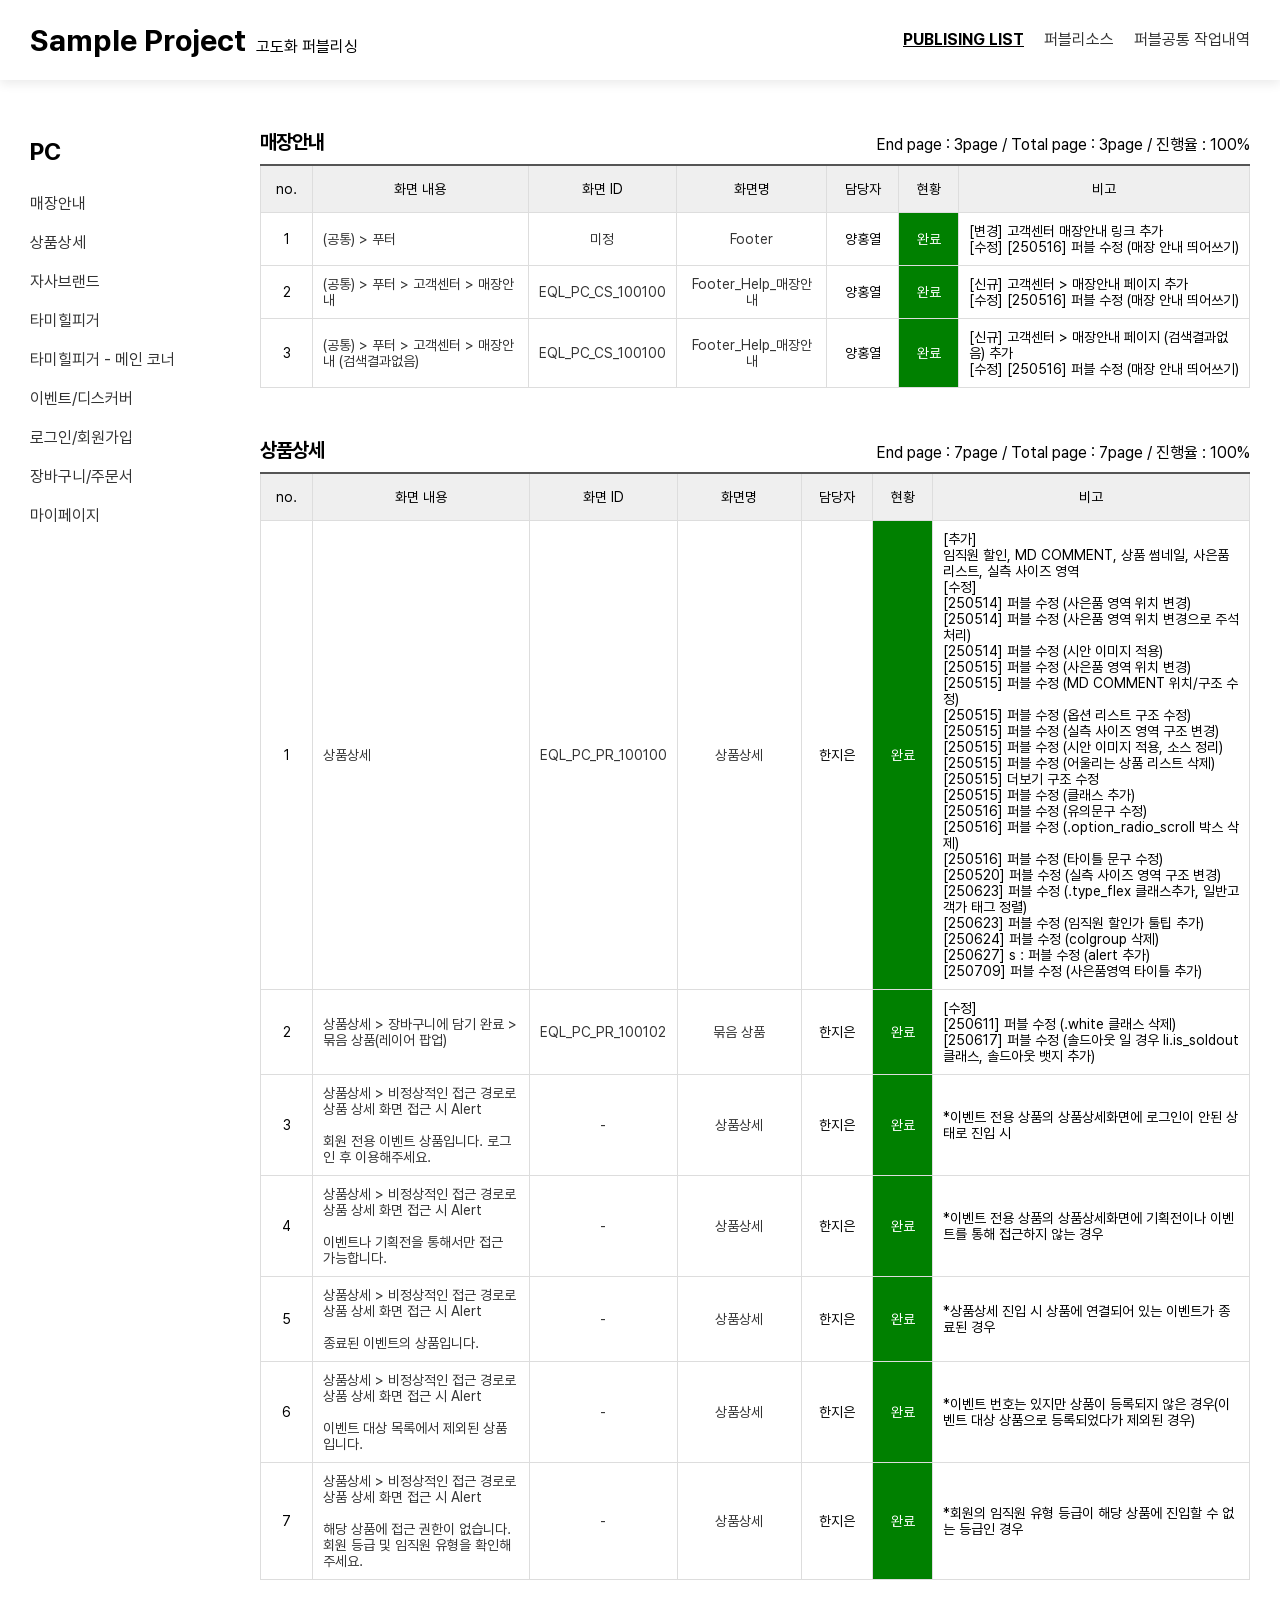
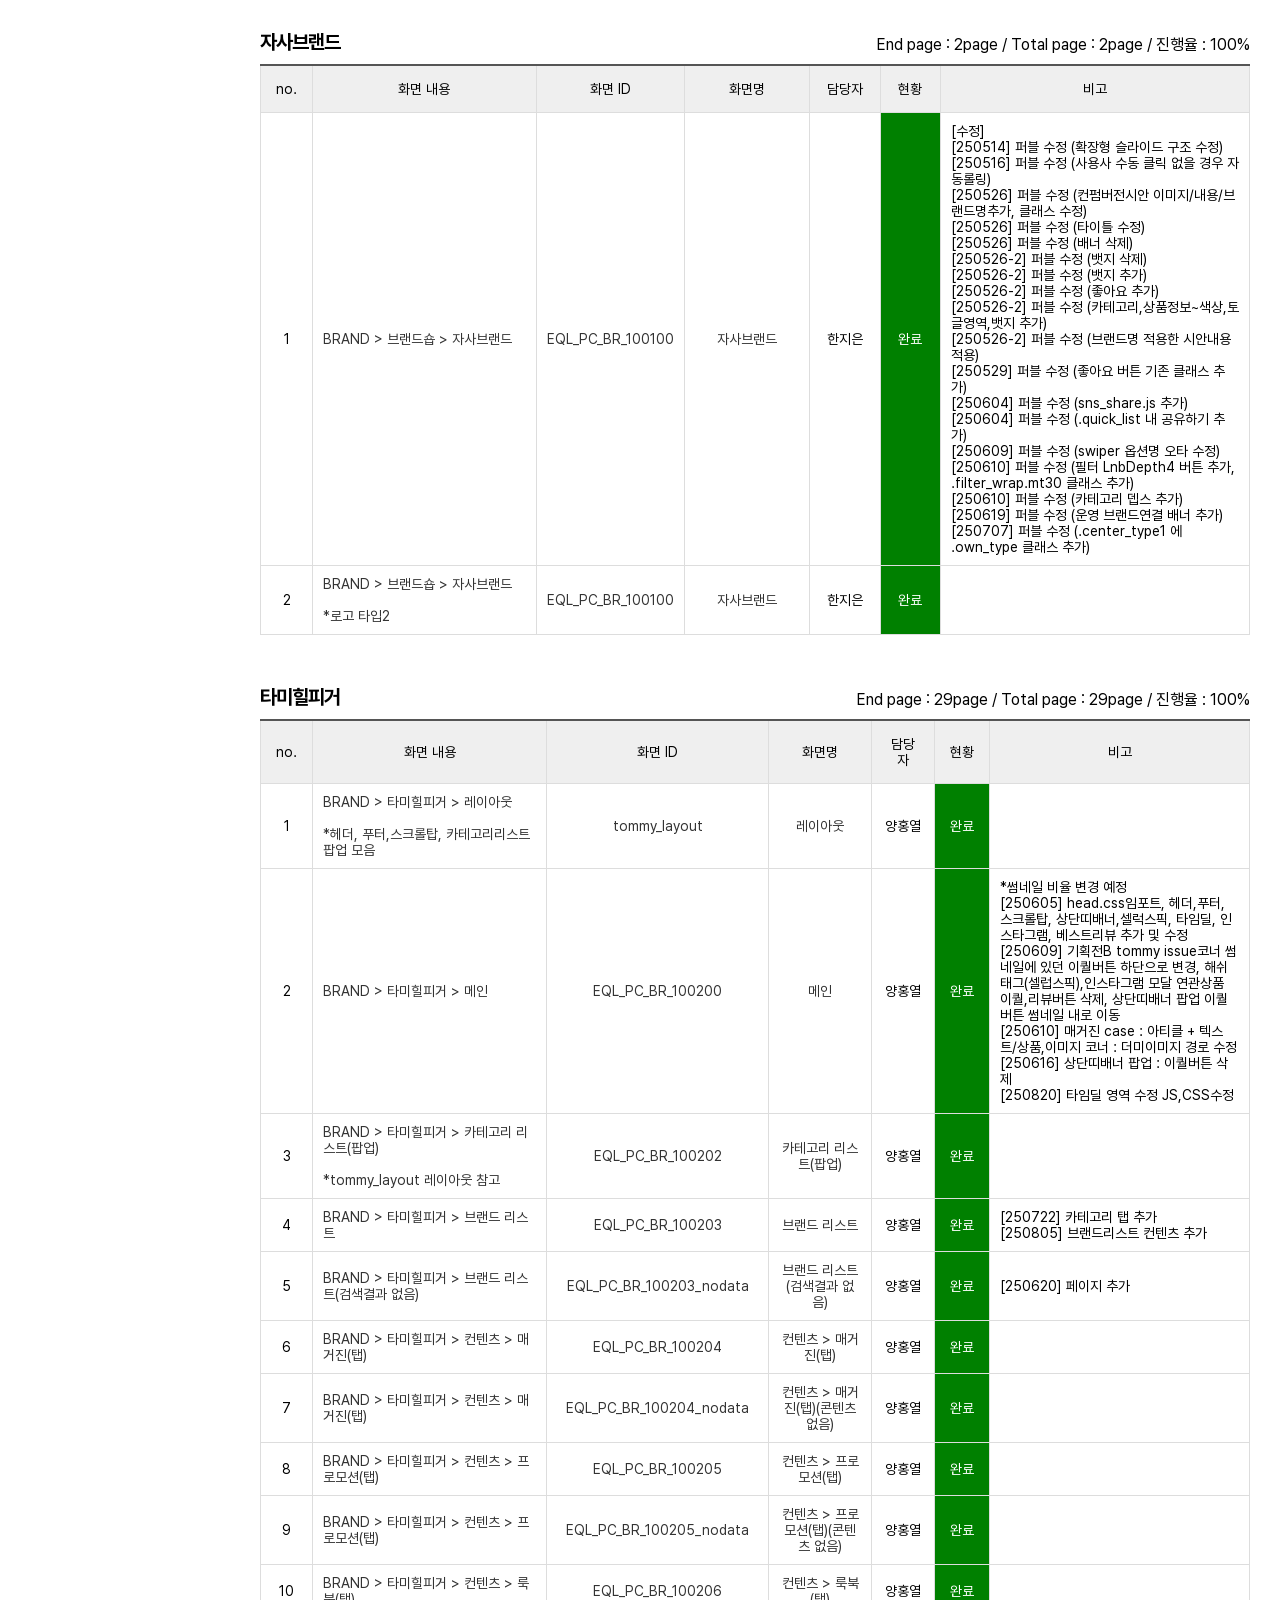
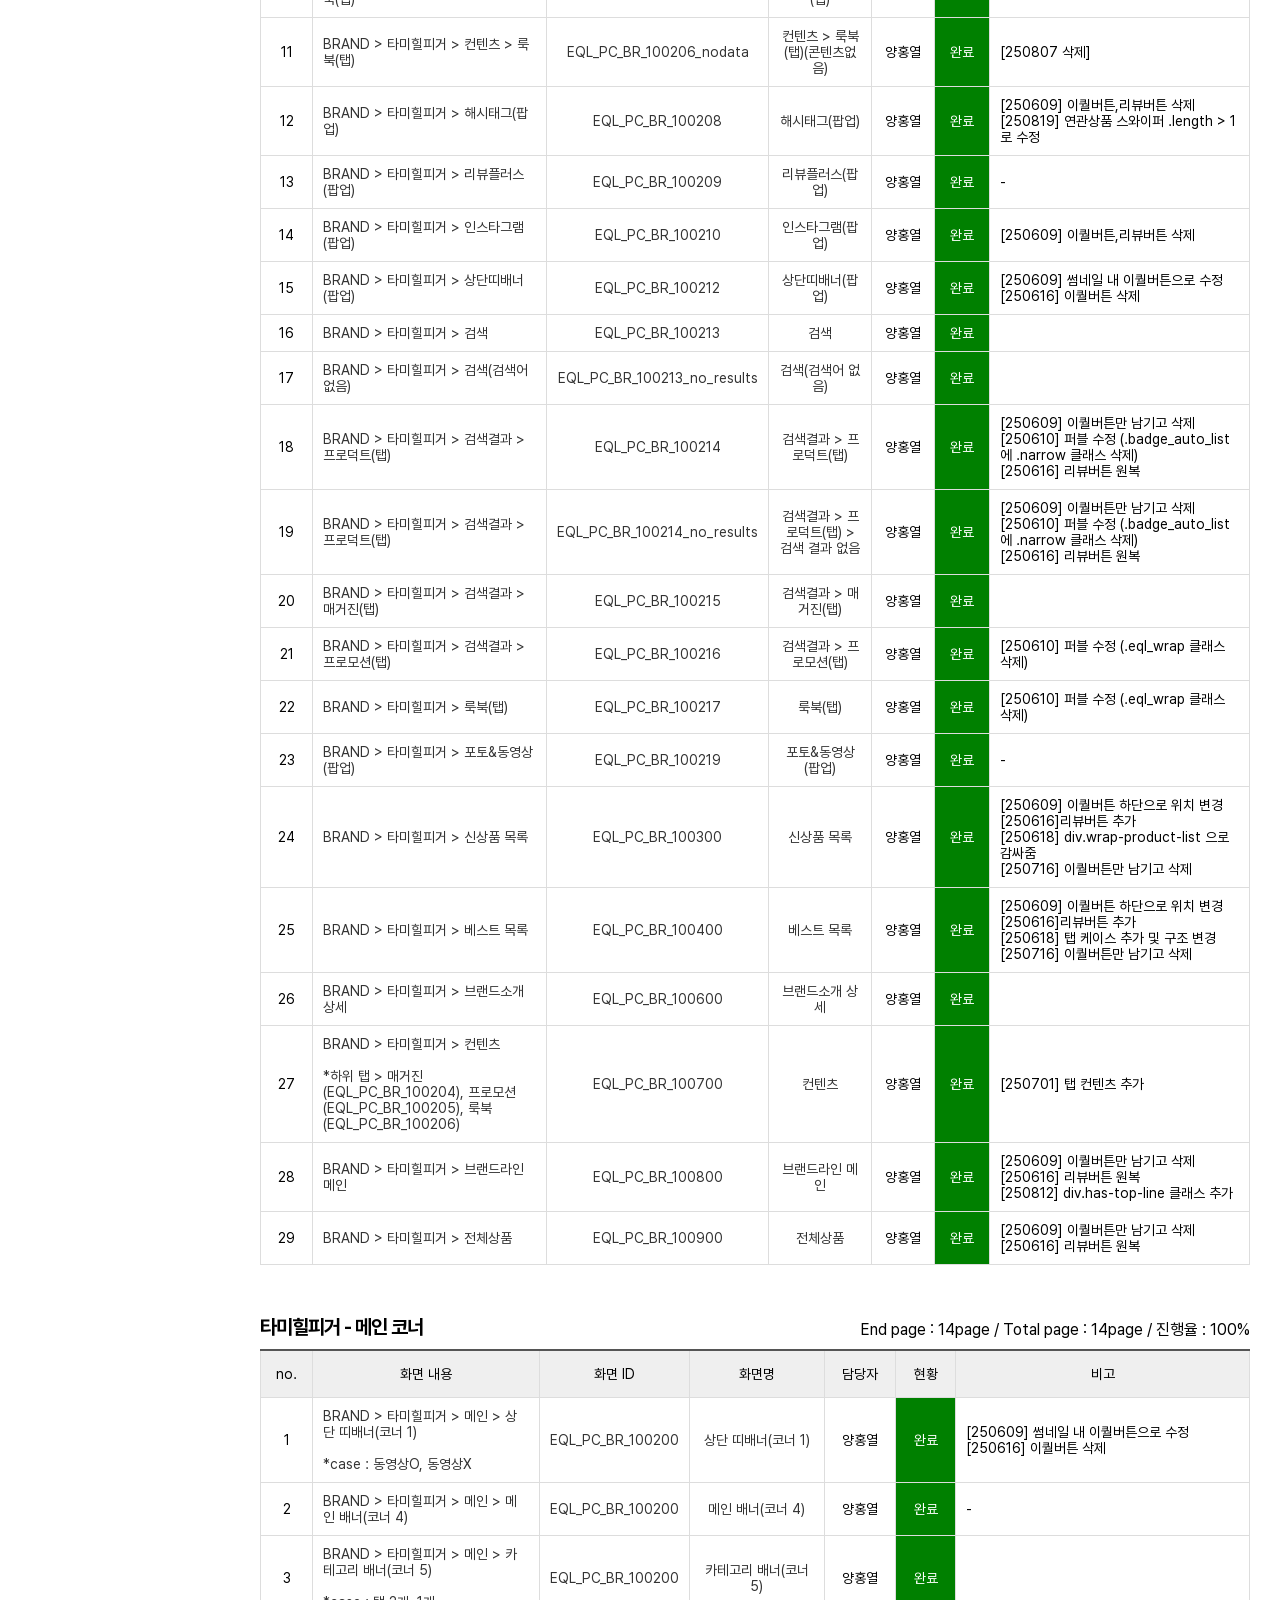
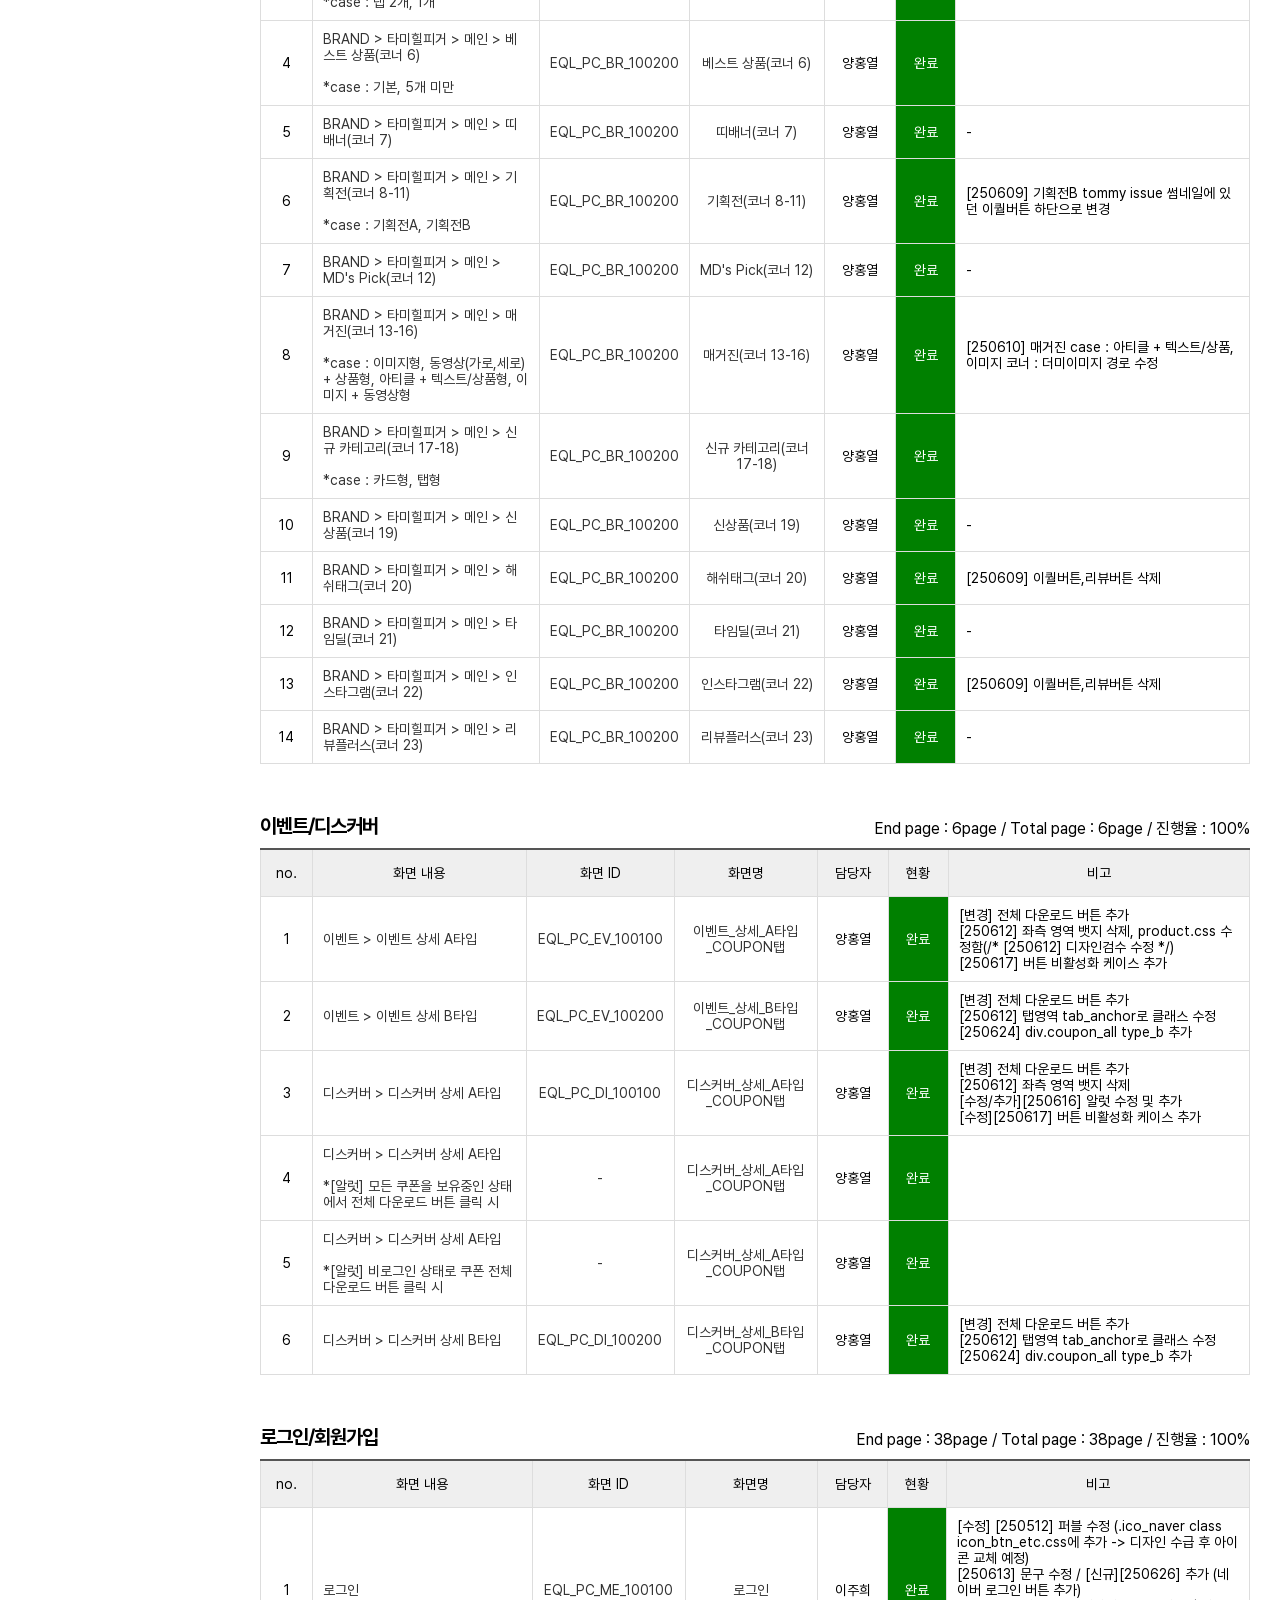
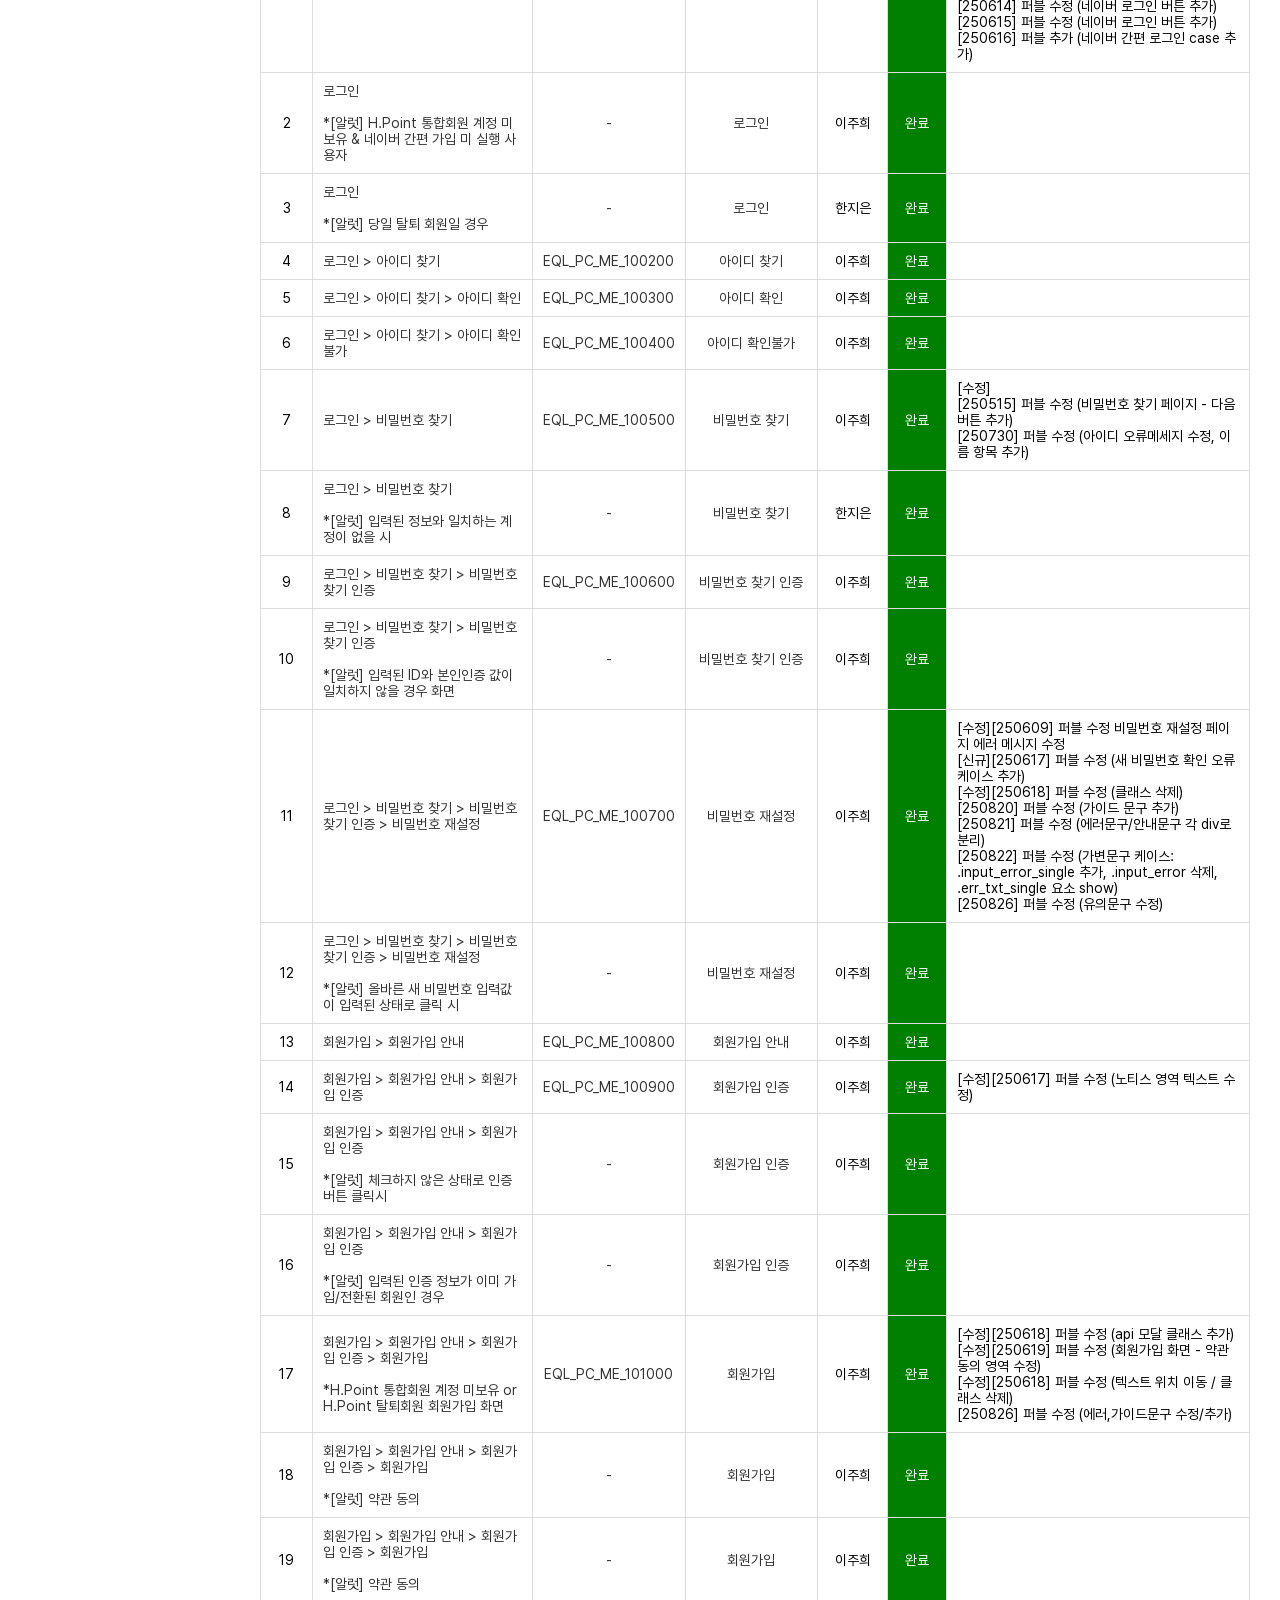
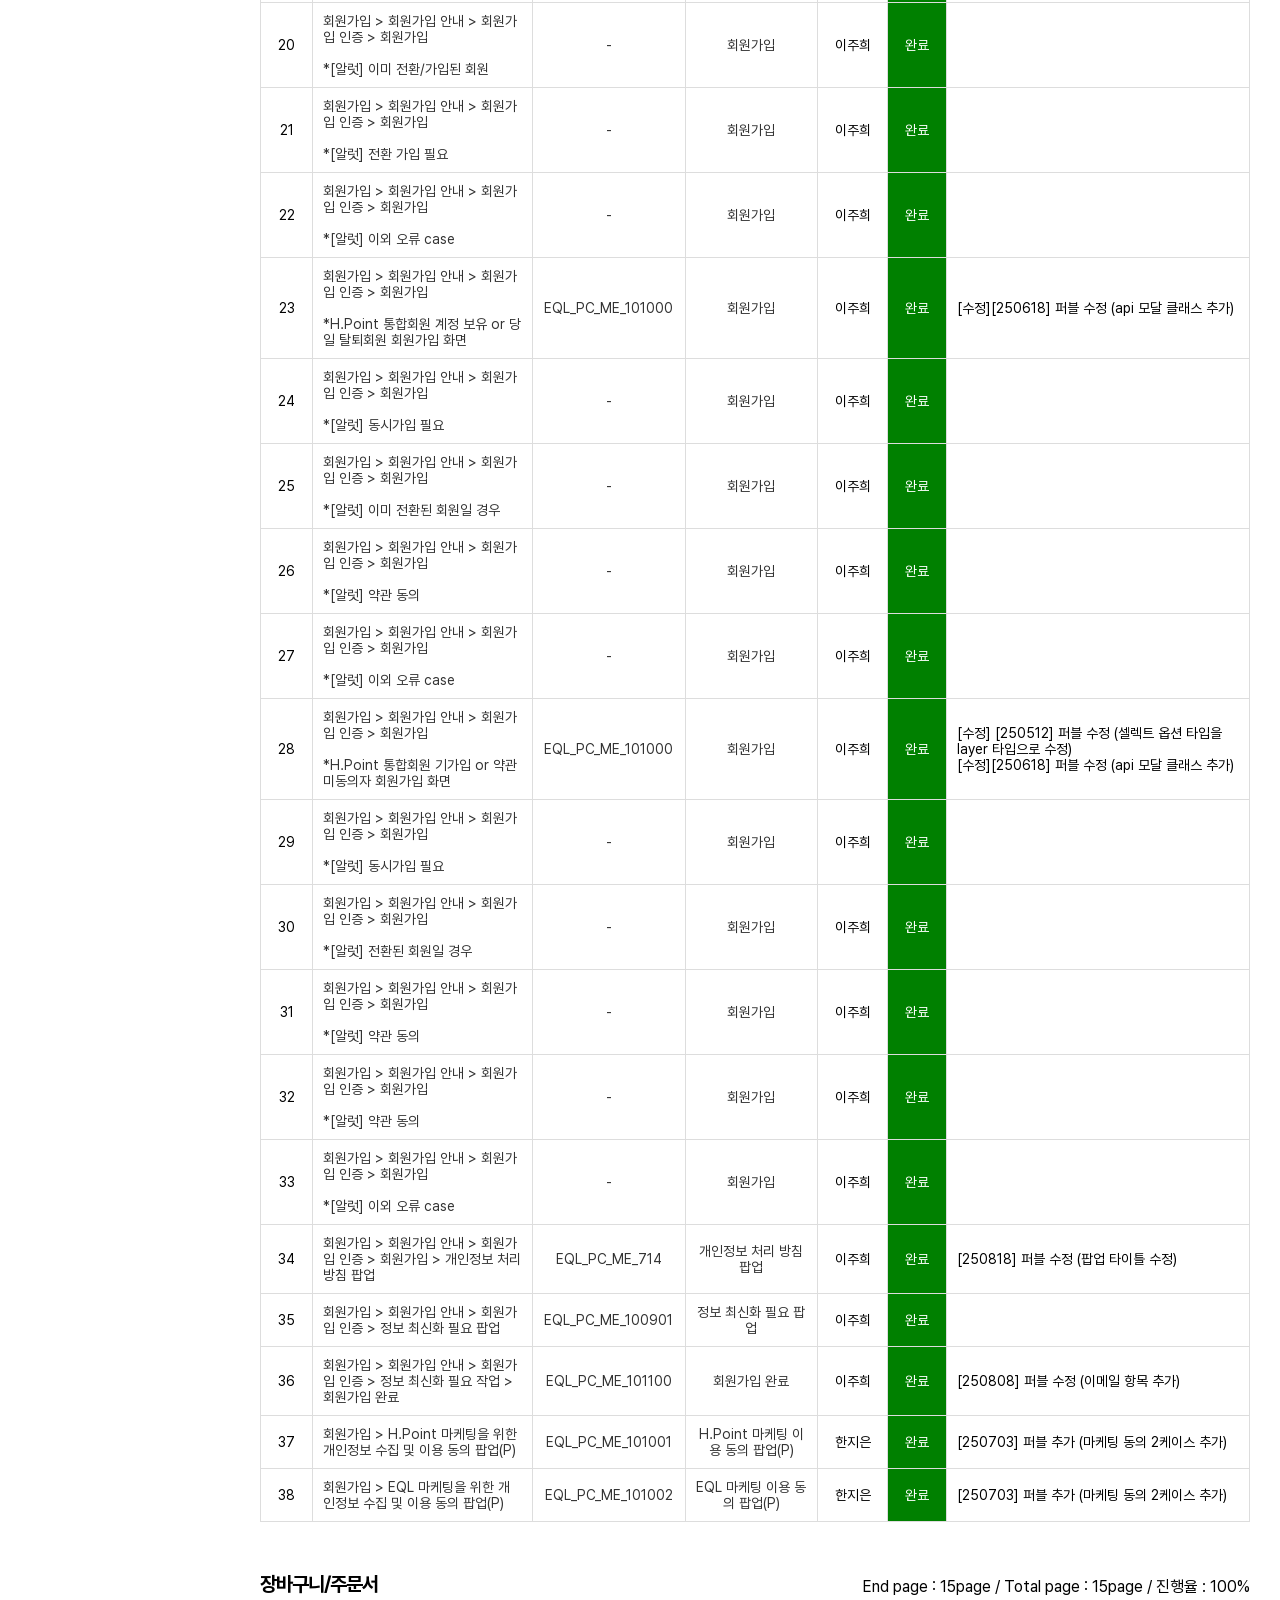
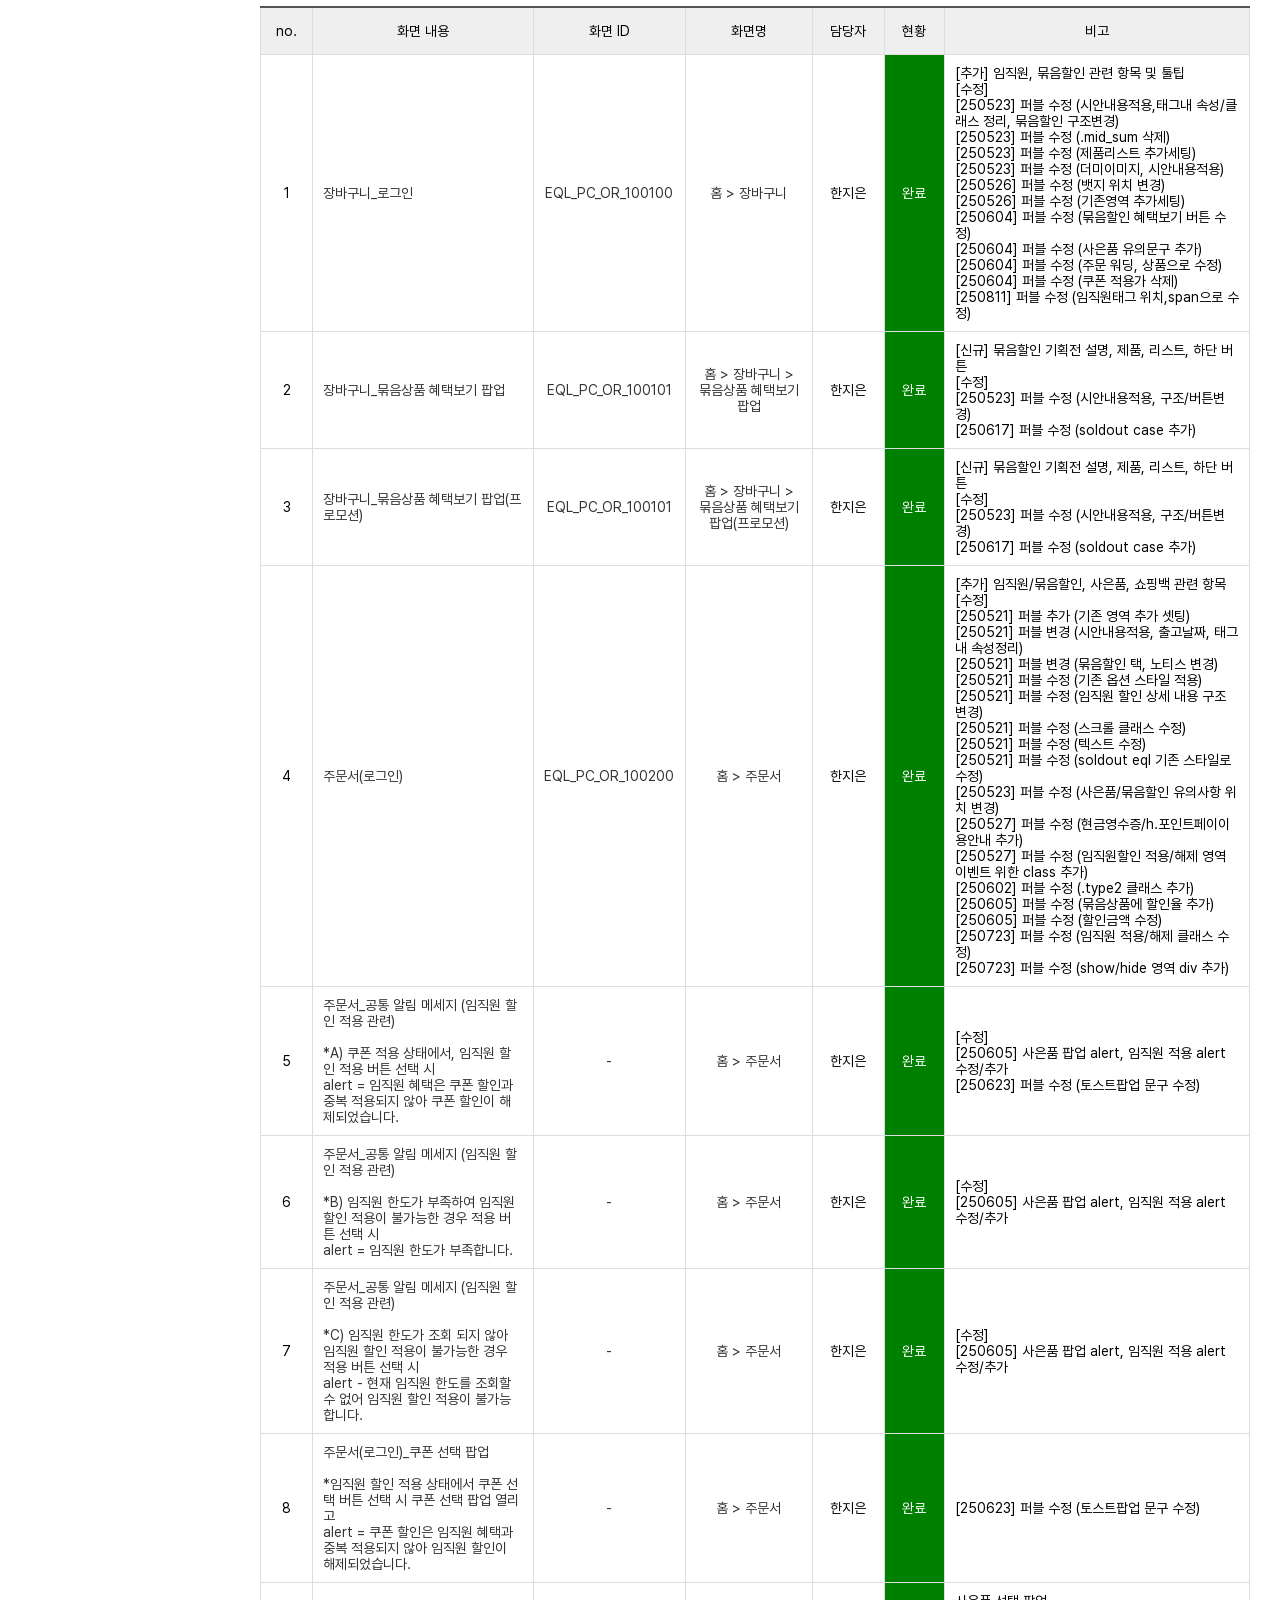
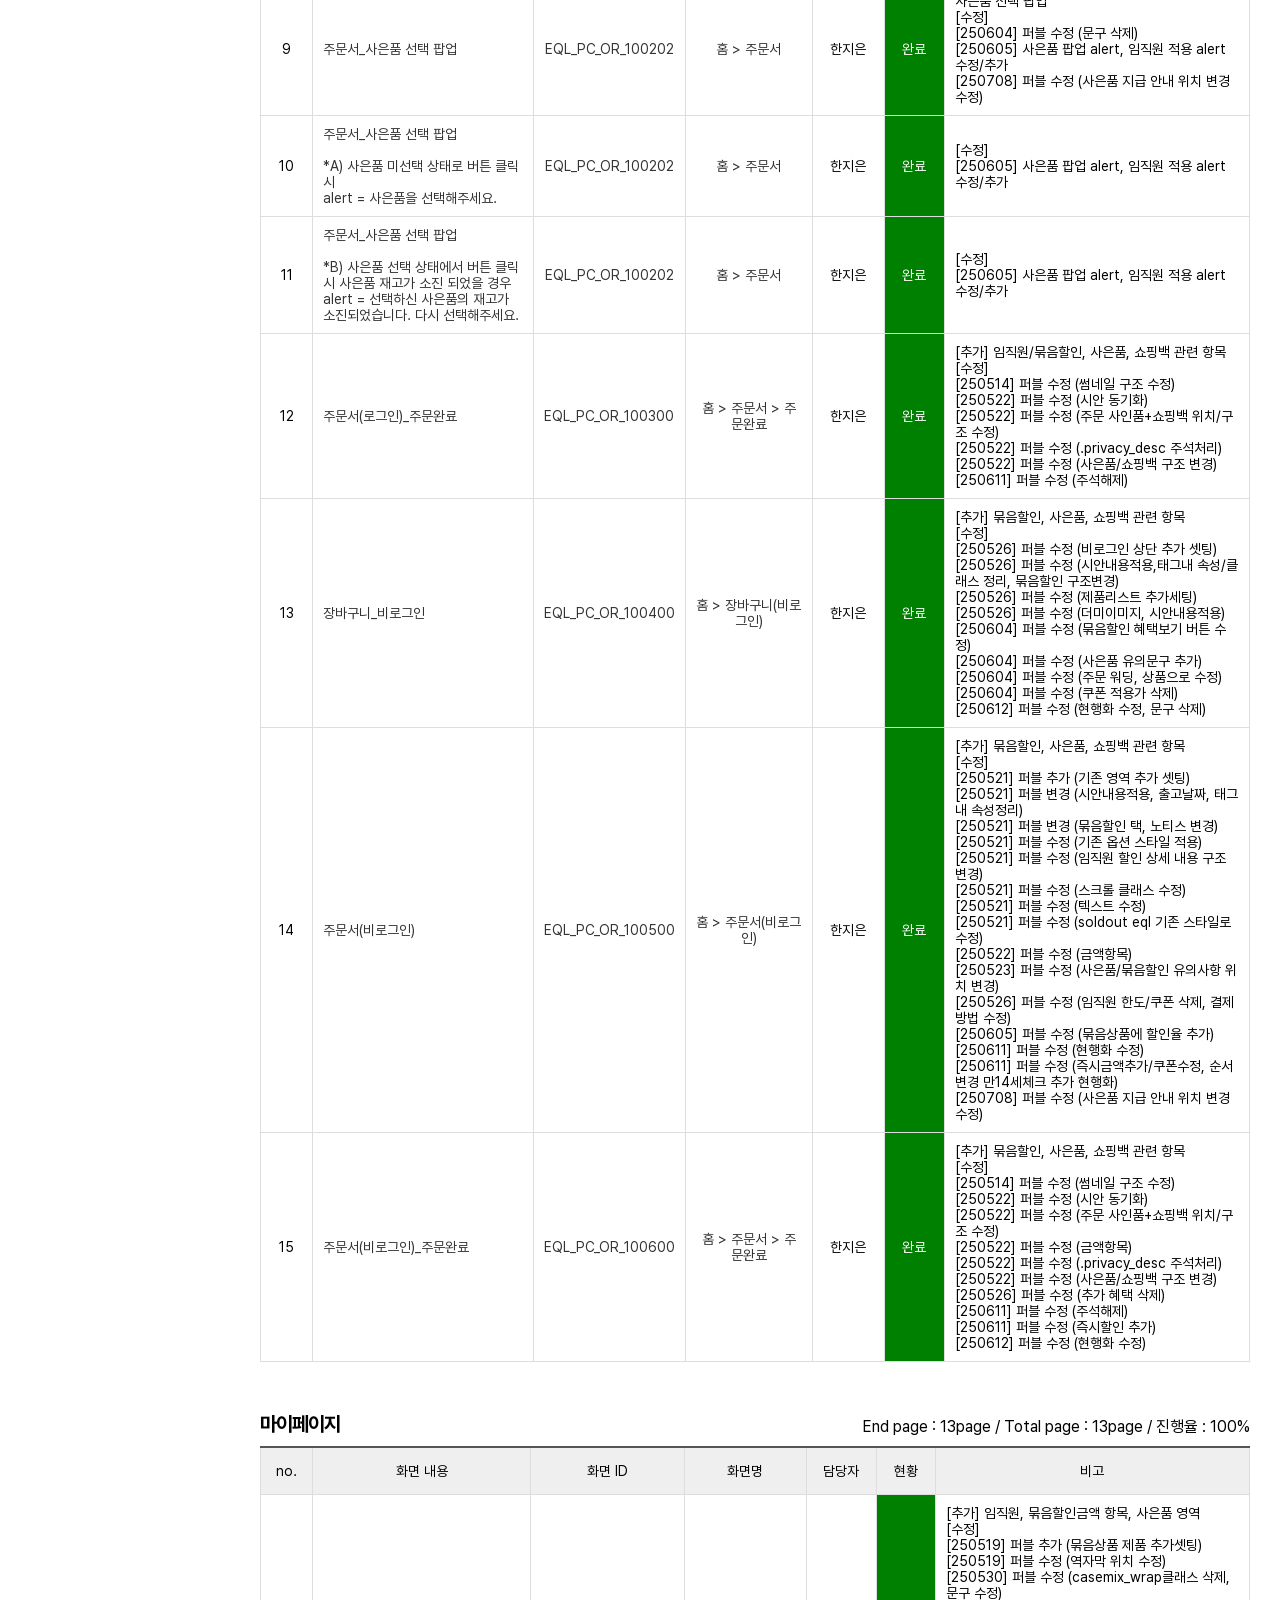
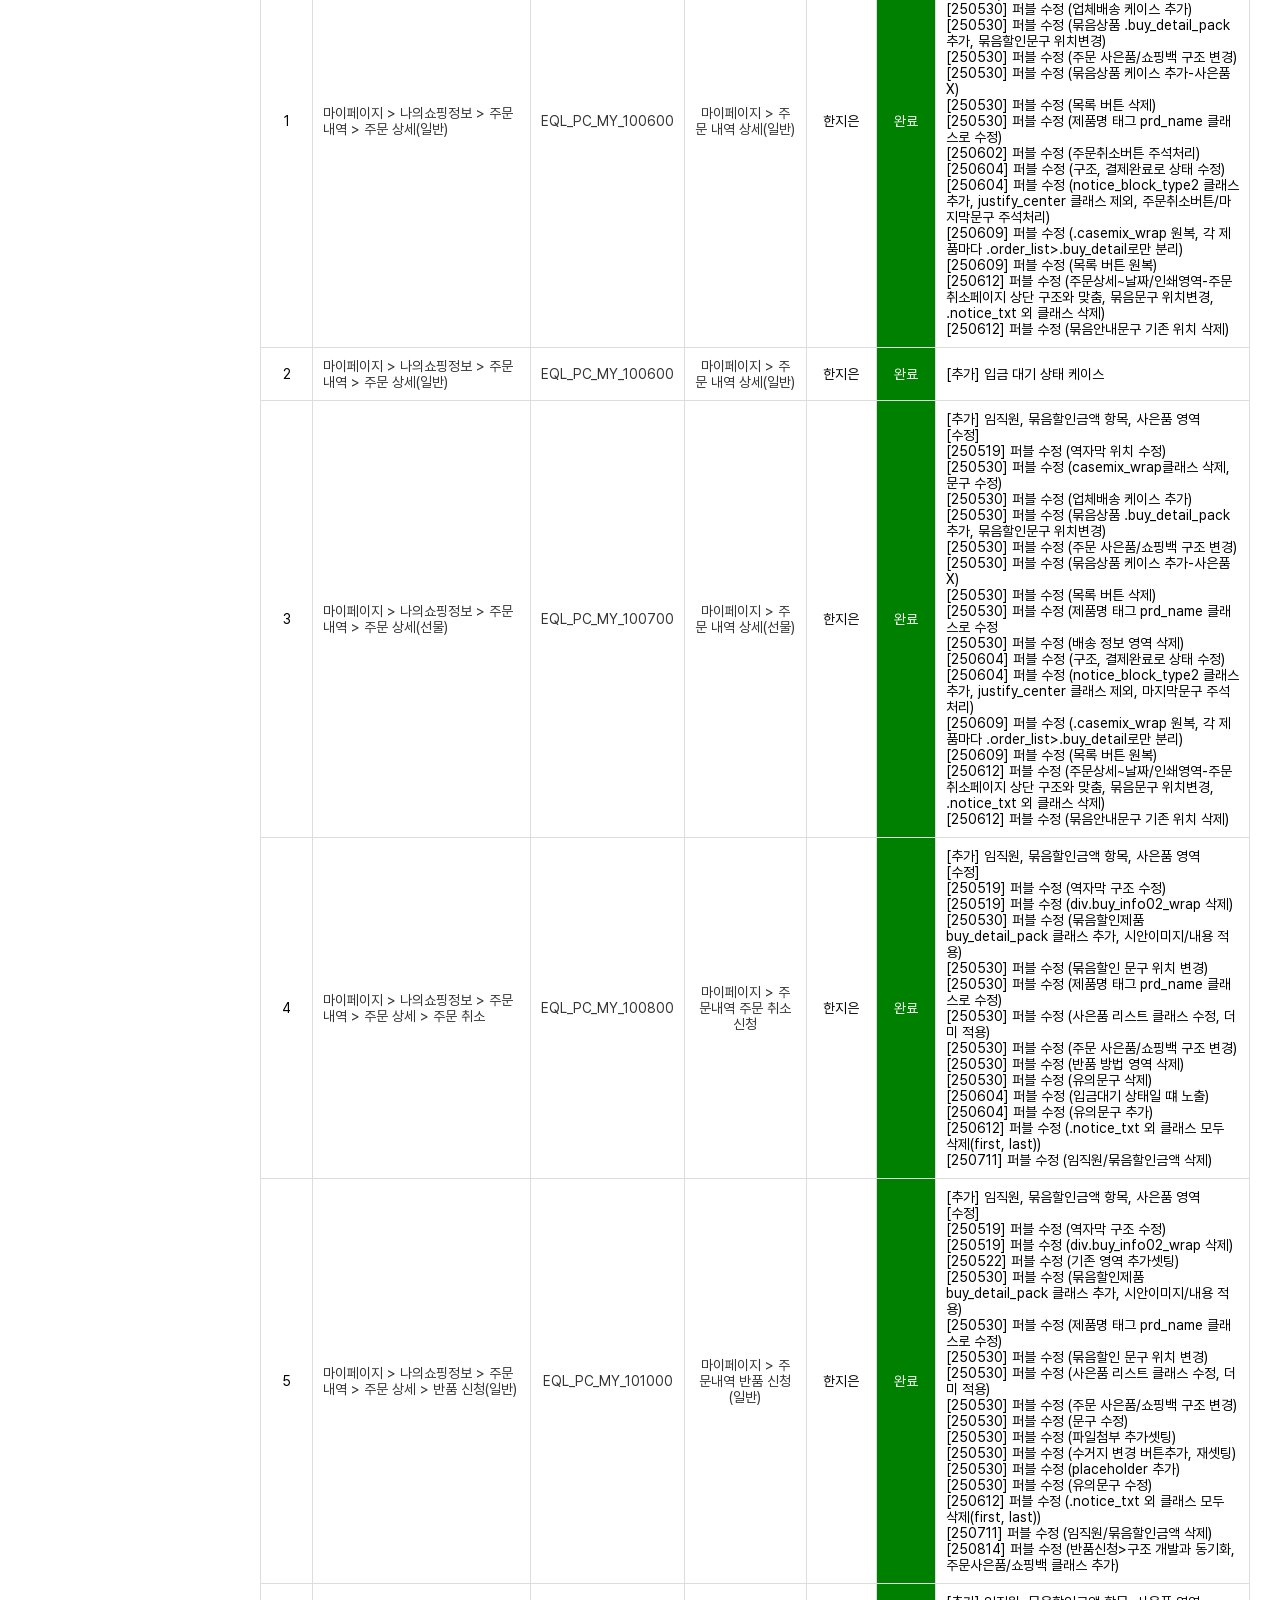
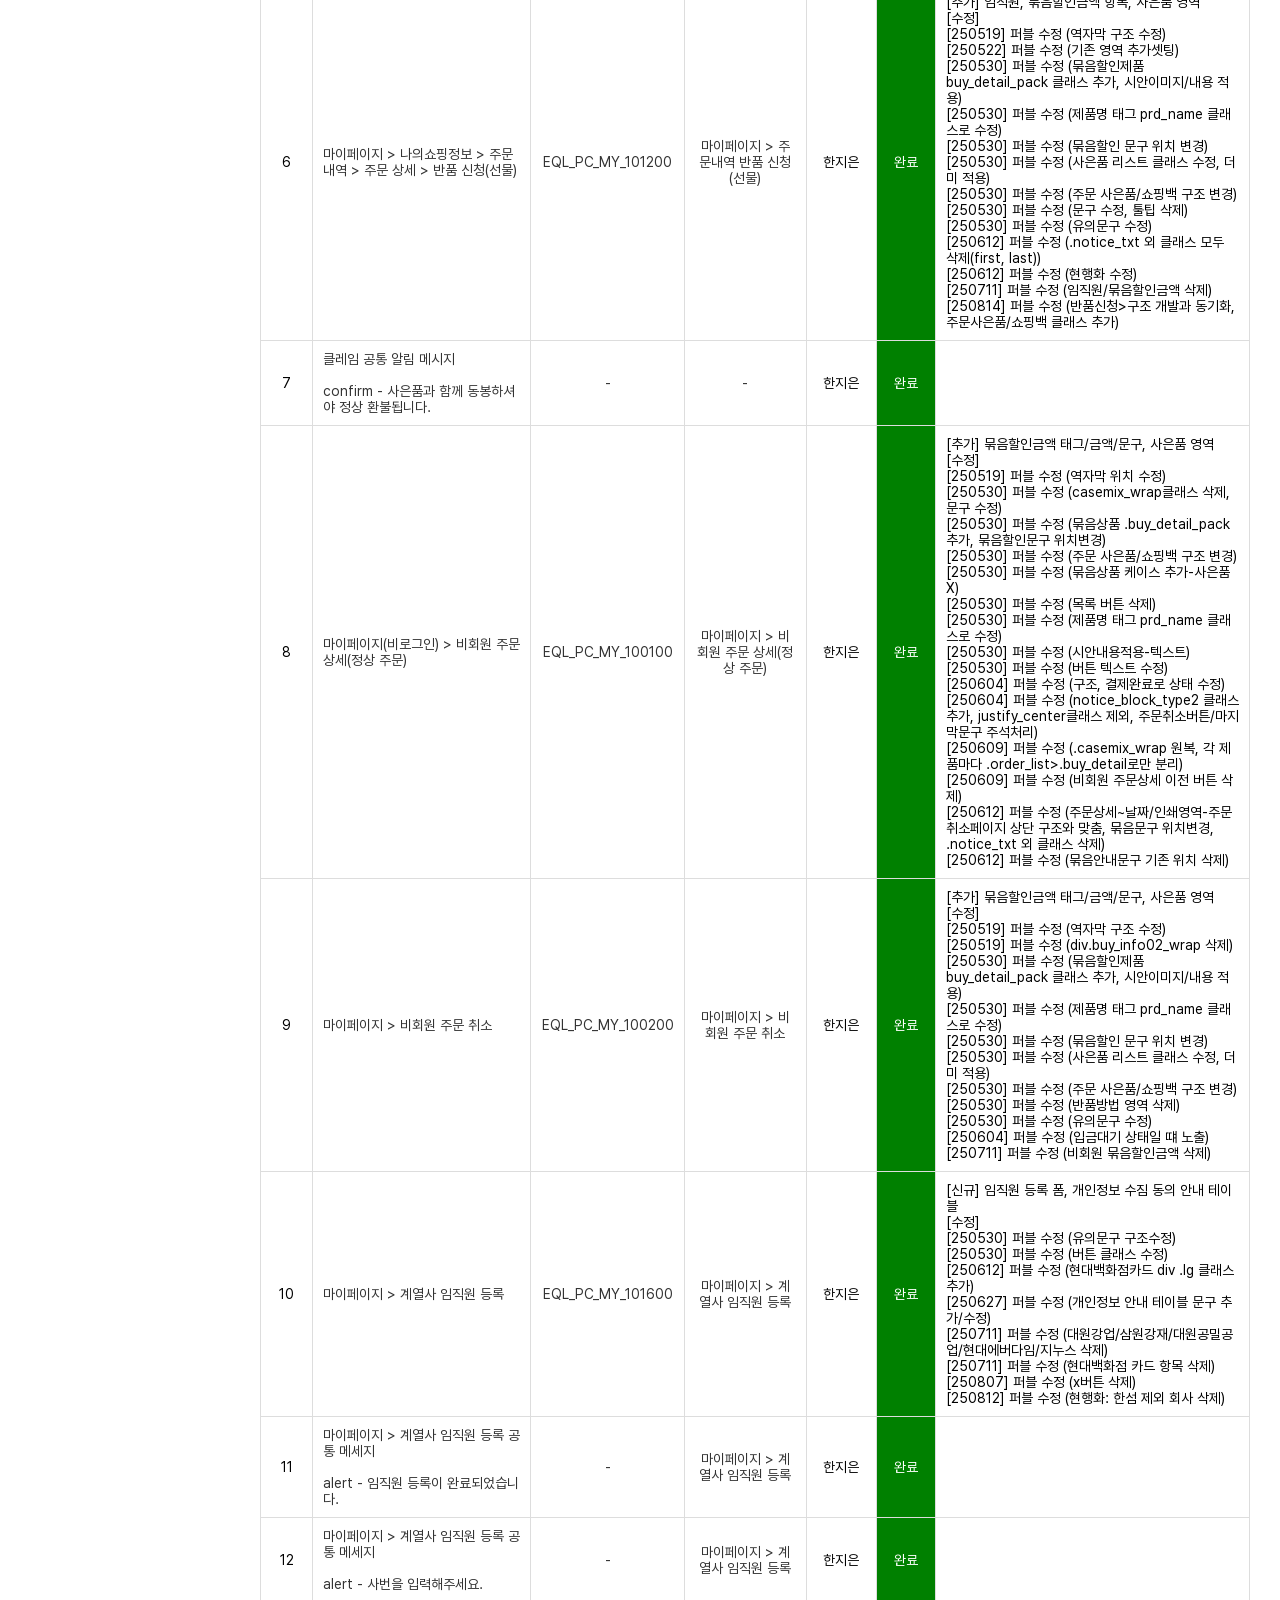
==== guide/index.html @ 8220caf8 "가이드 html 세팅 완료" ====
<!DOCTYPE html>
<html lang="en">
  <head>
    <meta charset="UTF-8" />
    <link rel="stylesheet" type="text/css" href="./assets/css/base.css" />
    <title>EQL</title>
    <style>
      td.semi_end {
        background: rgba(0, 128, 0, 0.1);
        color: #000;
      }
      td.end {
        background: green;
        color: #fff;
      }
      td.ing {
        color: blue;
      }
    </style>
  </head>
  <body>
    <div id="app">
      <header class="header-wrap">
        <div class="header-inner">
          <h1 class="toplogo">
            <a href="#" class="toplogo-link"
              ><span class="toplogo-img">Sample Project</span
              ><span class="toplogo-text">고도화 퍼블리싱</span></a
            >
          </h1>
          <div class="header-main-cols">
            <nav class="nav-wrap">
              <ul class="nav-list">
                <li>
                  <a
                    href="index.html"
                    class="nav-item"
                    id="publish"
                    target="_parent"
                    >PUBLISING LIST</a
                  >
                </li>
                <!-- <li><a href="library_pc.html" class="nav-item" id="share" target="_parent">LIBRARY</a></li> -->
                <li>
                  <a
                    href="source_list.html"
                    class="nav-item"
                    id="sourceList"
                    target="_parent"
                    >퍼블리소스</a
                  >
                </li>
                <li>
                  <a
                    href="common_history.html"
                    class="nav-item"
                    id="devsend"
                    target="_parent"
                    >퍼블공통 작업내역</a
                  >
                </li>

                <!-- <li><a href="/guide/preview.html" class="nav-item" id="preview" target="_parent">퍼블형상트리</a></li> -->

                <!-- <li><a href="/guide/components_pc.html" class="nav-item" id="components" target="_parent">COMPONENTS</a></li> -->
              </ul>
              <script>
                const menuitem = document.querySelector("#publish");
                if (!!menuitem) {
                  menuitem.classList.add("active");
                }
              </script>
            </nav>
          </div>
        </div>
      </header>
      <section class="middle-wrap">
        <div class="middle-templete">
          <div class="middle-left-cols">
            <div class="middle-left-item">
              <div class="left-block">
                <div class="middle-left-title-wrap">
                  <h2 class="middle-left-title">PC</h2>
                </div>
                <ul class="middle-menu-list"></ul>
              </div>
            </div>
          </div>
          <div class="middle-right-cols">
            <div class="middle-right-content">
              <!-- <div class="middle-right-title-row">
                    <h3 class="middle-right-title">전체 현황</h3>
                    <div class="middle-right-title-count-wrap">
                      <p class="middle-right-title-count">
                        End page : <span class="current-count">0</span>page / 
                        Total page : <span class="total-count">0</span>page / 
                        진행율 : <span class="current-count-per">0</span>%
                      </p>
                    </div>
                  </div> -->
              <div class="vertical-cont-item-wrap"></div>
            </div>
          </div>
        </div>
      </section>
      <script type="module">
        const set_location = "./pub_data/";
        const set_category = [
          set_location + "/data_co.json",
          set_location + "/data_pr.json",
          set_location + "/data_br.json",
          set_location + "/data_ev.json",
          set_location + "/data_me.json",
          set_location + "/data_or.json",
          set_location + "/data_my.json",
        ];
        document.addEventListener("DOMContentLoaded", async function () {
          await pageDraw();
          pageHandler();
          currentCheck();
        });
        async function pageDraw() {
          const vcitemWrap = document.querySelector(".vertical-cont-item-wrap");
          const middleMenuList = document.querySelector(".middle-menu-list");
          for (const [index, citem] of set_category.entries()) {
            try {
              const response = await fetch(citem);
              const citem_data = await response.json();
              // 각 카테고리 데이터를 처리하여 메뉴 리스트와 콘텐츠를 채우기
              for (const category in citem_data) {
                // 카테고리에 해당하는 메뉴를 middleMenuList에 추가
                console.log(category);
                middleMenuList.innerHTML += `
                        <li><a href="javascript:;" class="middle-menu">${category}</a></li>
                      `;
                // 카테고리 내부의 데이터를 테이블로 출력
                vcitemWrap.innerHTML += `
                        <div class="vertical-cont-item">
                          <div class="vertical-cont-title-wrap">
                            <p class="vertical-cont-title">${category}</p>
                            <p class="middle-right-title-count">
                              End page : <span class="current-count">0</span>page / 
                              Total page : <span class="total-count">0</span>page / 
                              진행율 : <span class="current-count-per">0</span>%
                            </p>
                          </div>
                          <div class="vertical-cont-content">
                            <div class="codinglist-tb-wrap">
                              <table class="codinglist-tb">
                                <thead>
                                  <tr>
                                    <th class="num" style="width:20px">no.</th>
                                    <th class="depth" style="width:300px">화면 내용</th>
                                    <th class="depth" style="width:80px">화면 ID</th>
                                    <th class="screen-id" style="width:150px">화면명</th>
                                    <th class="worker" style="width:60px">담당자</th>
                                    <th class="work" style="width:40px">현황</th>
                                    <th class="else" style="width:400px">비고</th>
                                  </tr>
                                </thead>
                                <tbody>
                                  ${citem_data[category]
                                    .map(
                                      (item, index) => `
                                      <tr>
                                        <td class="num">${index + 1}</td>
                                        <td class="depth txtleft">
                                          <a href="${
                                            item.menuLink
                                          }" target="_blank" class="screen-link">
                                            ${item.menuName}
                                          </a>
                                        </td>
                                        <td class="screen-id">
                                          <a href="${
                                            item.menuLink
                                          }" target="_blank" class="screen-link">
                                            ${item.screenID}
                                          </a>
                                        </td>
                                         <td class="screen-id">
                                          <a href="${
                                            item.menuLink
                                          }" target="_blank" class="screen-link">
                                            ${item.screenName}
                                          </a>
                                        </td>
                                        <td class="worker">${item.staff}</td>
                                        <td class="work ${caseAction(
                                          item.current
                                        )}">${item.current}</td>
                                        <td class="else txtleft">${
                                          item.note
                                        }</td>
                                      </tr>`
                                    )
                                    .join("")}
                                </tbody>
                              </table>
                            </div>
                          </div>
                        </div>
                      `;
              }
            } catch (error) {
              console.error(`데이터 불러오기 실패 (${citem})`, error);
            }
          }
          function caseAction(current) {
            if (current === "진행중") {
              return "ing";
            } else if (current === "설계완료") {
              return "semi_end";
            } else if (current === "완료") {
              return "end";
            } else if (current === "대기중") {
              return "wait";
            } else {
              return "";
            }
          }
        }
        function pageHandler() {
          const middleMenu = document.querySelectorAll(".middle-menu");
          const verticalContItem = Array.from(
            document.querySelectorAll(".vertical-cont-item")
          );
          let activeMenu = null;
          middleMenu.forEach((item, menuIndex) => {
            item.addEventListener("click", (e) => {
              e.preventDefault();
              const etarget = e.currentTarget;
              if (activeMenu && etarget !== activeMenu) {
                activeMenu.classList.remove("active");
              }
              etarget.classList.toggle("active");
              verticalContItem.forEach((item, contIndex) => {
                if (!etarget.classList.contains("active")) {
                  item.classList.remove("none");
                  return;
                }
                if (menuIndex !== contIndex) {
                  item.classList.add("none");
                } else {
                  item.classList.remove("none");
                }
              });
              activeMenu = etarget;
            });
          });
        }
        function currentCheck() {
          const verticalContItem = Array.from(
            document.querySelectorAll(".vertical-cont-item")
          );
          verticalContItem.forEach((vci) => {
            const currentCount = vci.querySelector(".current-count");
            const totalCount = vci.querySelector(".total-count");
            const currentCountPer = vci.querySelector(".current-count-per");
            const ctr = vci.querySelectorAll(".codinglist-tb tbody tr");
            const tdEnd = vci.querySelectorAll(".codinglist-tb td.end");
            const tdIng = vci.querySelectorAll(".codinglist-tb td.ing");
            currentCount.textContent = `${tdEnd.length}`;
            totalCount.textContent = `${ctr.length}`;
            currentCountPer.textContent = `${Math.floor(
              (tdEnd.length / ctr.length) * 100
            )}`;
          });
        }
      </script>
    </div>
  </body>
</html>
---- guide/assets/css/base.css ----
@charset "utf-8";
/************************************************************************
 * filename : base.css
 * description : UI 개발진행 공통 CSS
 * date :
************************************************************************/

@font-face { font-family: "Pretendard"; font-weight: 900; font-display: swap; src: local("Pretendard Black"), url("../fonts/Pretendard-Black.woff2") format("woff2"), url("../fonts/Pretendard-Black.woff") format("woff"); }
@font-face { font-family: "Pretendard"; font-weight: 800; font-display: swap; src: local("Pretendard ExtraBold"), url("../fonts/Pretendard-ExtraBold.woff2") format("woff2"), url("../fonts/Pretendard-ExtraBold.woff") format("woff"); }
@font-face { font-family: "Pretendard"; font-weight: 700; font-display: swap; src: local("Pretendard Bold"), url("../fonts/Pretendard-Bold.woff2") format("woff2"), url("../fonts/Pretendard-Bold.woff") format("woff"); }
@font-face { font-family: "Pretendard"; font-weight: 600; font-display: swap; src: local("Pretendard SemiBold"), url("../fonts/Pretendard-SemiBold.woff2") format("woff2"), url("../fonts/Pretendard-SemiBold.woff") format("woff"); }
@font-face { font-family: "Pretendard"; font-weight: 500; font-display: swap; src: local("Pretendard Medium"), url("../fonts/Pretendard-Medium.woff2") format("woff2"), url("../fonts/Pretendard-Medium.woff") format("woff"); }
@font-face { font-family: "Pretendard"; font-weight: 400; font-display: swap; src: local("Pretendard Regular"), url("../fonts/Pretendard-Regular.woff2") format("woff2"), url("../fonts/Pretendard-Regular.woff") format("woff"); }
@font-face { font-family: "Pretendard"; font-weight: 300; font-display: swap; src: local("Pretendard Light"), url("../fonts/Pretendard-Light.woff2") format("woff2"), url("../fonts/Pretendard-Light.woff") format("woff"); }
@font-face { font-family: "Pretendard"; font-weight: 200; font-display: swap; src: local("Pretendard ExtraLight"), url("../fonts/Pretendard-ExtraLight.woff2") format("woff2"), url("../fonts/Pretendard-ExtraLight.woff") format("woff"); }
@font-face { font-family: "Pretendard"; font-weight: 100; font-display: swap; src: local("Pretendard Thin"), url("../fonts/Pretendard-Thin.woff2") format("woff2"), url("../fonts/Pretendard-Thin.woff") format("woff"); }

* { margin: 0; padding: 0; }
#app { min-width: 1280px; }
body { margin: 0; padding: 0; font-size: 14px; font-family: "Pretendard", Arial, "Malgun Gothic", "맑은 고딕", dotum, sans-serif; -webkit-text-size-adjust: none; }
img { border: 0 none; vertical-align: middle; }
a { text-decoration: none; color: #333; }
ol, ul, li { list-style: none outside none; }
xmp { margin: 0; padding: 0; white-space: pre-wrap; }

/* h1.c_left {height:40px; margin:24px 24px 17px 20px;  color:#fff; font-size:20px; line-height:38px;} */
h1.c_left { height: 40px; margin: 24px 24px 17px 20px; color: #000; font-size: 20px; line-height: 38px; }
h1.c_left img { height: 40px; }
h2.c_left { margin: 0 0 2px 20px; padding: 2px; color: #555; font-size: 17px; line-height: normal; }
ol { margin-left: 10px; list-style: decimal; list-style-position: inside; padding-left: 2px; }
li { margin-left: 0; padding: 0; }
/*li span {margin-left:-2px;}*/

.dtree { margin: 30px 0 0 20px; white-space: nowrap; }
.dtree p { text-align: right; }
.dtree a { color: #777; text-decoration: none; }
.dtree a.node, .dtree a.nodeSel { padding: 1px 2px 1px 2px; white-space: nowrap; }
.dtree a.nodeSel { background-color: #ffefae; }
.dtree > .clip { margin-bottom: 20px; }

.sub_t { padding: 2px 0 1px 5px; color: #ff0000; line-height: 150%; }
.t_ing { color: #777 !important; }
.t_js { color: brown !important; }
.t_app { color: #0042ff !important; }
.t_ing_js { color: brown !important; }
.t_app_js { color: #40724b !important; }
.t_csapp { color: #008c0d !important; }
.t_confirm { color: #000 !important; }
.t_melon { color: #000 !important; }
.t_modify { color: #ff0000 !important; }

.lib_link { position: absolute; top: 5px; right: 10px; font-size: 12px; color: #000; text-decoration: none; }
p + p { margin-top: 8px; }

.txtleft { text-align: left !important; }
.txtcenter { text-align: center !important; }
.txtright { text-align: right !important; }
.hide { display: inline-block; position: absolute; z-index: -10; width: 0 !important; height: 0 !important; overflow: hidden !important; font-size: medium; line-height: normal; word-break: break-all; opacity: 0 !important; filter: alpha(opacity=0); -ms-filter: "progid:DXImageTransform.Microsoft.Alpha(opacity=0)"; }
.none { display: none !important; }

.coding_guide {}
.coding_guide h1.h1_guide { margin-bottom: 15px; padding: 12px 0 12px 10px; background: #58626f; color: white; font-size: 18px; line-height: normal; }
.coding_guide h2.h2_guide { margin: 40px 0 10px 20px; color: #000; font-size: 16px; line-height: normal; }
.coding_guide h3.h3_guide { margin: 20px 0 10px 20px; color: #000; font-size: 14px; line-height: normal; }
.coding_guide dl.notice { padding-left: 20px; }
.coding_guide dl.notice ol { list-style-type: decimal; list-style-position: inside; }
.coding_guide dl.notice li { padding: 0; list-style-type: decimal; list-style-position: inside; font-size: 14px; }
.coding_guide dl.notice li li { margin-left: 10px; }
.coding_guide .guide_wrap { margin: 0 20px 10px 20px; }
.coding_guide .guide_wrap.center { text-align: center; }
.coding_guide .d_desc { margin: 0 20px 20px 20px; padding: 9px; border: 1px dashed #bdbfc2; background: #f5f5f5; font-size: 12px; line-height: 15px; }
.coding_guide .d_desc.code { padding: 0; }
.coding_guide .d_desc .num_list { padding-left: 20px; list-style-type: decimal; list-style-position: outside; }
.coding_guide .d_desc .num_list li { padding: 0 0 5px 0; list-style-type: decimal; list-style-position: outside; }
.coding_guide .d_desc .num_list + .t_point { margin-top: 20px; }
.coding_guide .d_desc .info {}
.coding_guide .d_desc .info dt { padding-top: 10px; font-weight: bold; }
.coding_guide .d_desc .info dt:first-child { padding-top: 0; }
.coding_guide .d_desc .info dd { padding-left: 10px; }
.coding_guide .d_desc .info li { list-style: none; }
.coding_guide .t_point { margin: 0 0 7px; padding-bottom: 5px; border-bottom: 1px solid #e5e5e5; }

.guide_table { width: 100%; border: 0 none; border-collapse: collapse; }
.guide_table th, .guide_table td { padding: 5px 10px; border: 1px solid #ccc; }
.guide_table th { color: #000; }
.guide_table thead th { background-color: #ddd; border-bottom: 0 none; }

.coding_header_wrap { width: 100%; min-width: 1024px; }
.coding_header { position: relative; height: 50px; background: #000; display: flex; flex-direction: column; align-items: flex-start; justify-content: center; text-align: left; }
.coding_header .tit_logo { color: #fff; font-size: 16px; padding: 0 20px; }
.coding_header a.btn_go { display: inline-block; position: absolute; right: 50px; top: 12px; height: 25px; padding: 0 10px; border: 1px solid #806c8a; color: #fff; font-size: 13px; line-height: 25px; text-decoration: none; }
.coding_header a.btn_go:hover { padding: 1px 11px; border: none; background-color: rgba(255, 255, 255, 0.2); background-color: #714289 \0 / IE8; text-decoration: none; }

.mainF_tit { position: absolute; top: 120px; left: 0; width: 100%; background: none; color: #000; font-size: 30px; font-weight: bold; text-align: center; }

.footer { position: relative; bottom: 0; width: 100%; min-width: 1024px; background: #222; }
.footer .conts { position: relative; width: 1024px; height: 50px; }
.footer .conts .copy { padding: 20px 0 0 183px; color: #999; font-family: Arial; font-size: 10px; line-height: 100%; }
.footer .conts .copy strong { color: #fff; font-size: 12px; font-weight: normal; }

.header-wrap { position: sticky; top: 0; left: 0; width: 100%; background: #fff; z-index: 50; box-shadow: 0 4px 10px rgba(0, 0, 0, 0.08); }
.header-inner { margin: 0 auto; display: flex; font-size: 0; line-height: 0; height: 80px; box-sizing: border-box; padding: 0 30px; }

.toplogo { display: flex; flex-direction: column; justify-content: center; }
.toplogo-link { display: inline-flex; align-items: flex-end; }
.toplogo-link img { vertical-align: top; max-width: 115px; }
.toplogo-img { font-size: 30px; color: #000; line-height: 1; font-weight: 700; }
.toplogo-text { font-size: 16px; color: #000; line-height: 1; margin-left: 10px; font-weight: 400; }

.header-main-cols { flex: 1; display: flex; justify-content: flex-end; align-items: center; }

.nav-list { display: flex; gap: 20px; }
.nav-item { display: inline-block; font-size: 16px; line-height: 1; }
.nav-item.active { color: #000; font-weight: 700; text-decoration: underline; }

.middle-wrap { min-height: calc(100vh - 80px); }
.middle-wrap.type2 { display: flex; align-items: center; justify-content: center; }

.middle-templete { margin: 0 auto; box-sizing: border-box; padding: 0 30px; display: flex; }

.middle-left-cols { flex: 0 0 230px; }
.left-block { margin-bottom: 50px; }
.left-block:last-of-type { margin-bottom: 0; }
.middle-left-title-wrap { display: flex; align-items: center; margin-bottom: 30px; }
.middle-left-part { display: inline-block; font-size: 20px; line-height: 1; padding: 0 20px; opacity: 0.5; }
.middle-left-title { font-weight: 700; font-size: 24px; line-height: 1; padding-bottom: 0 !important; }
.middle-left-link { display: inline-block; font-size: 20px; color: #666; }
.middle-left-link:hover { text-decoration: underline; }
.middle-left-item { position: sticky; top: 60px; left: 0; width: 100%; padding: 60px 0; }

.middle-menu-list > li { margin-bottom: 20px; }
.middle-menu-list > li:last-of-type { margin-bottom: 0; }
.middle-menu { font-size: 16px; white-space: nowrap; }
.middle-menu.active { font-weight: 700; color: #000; display: inline-block; line-height: 1; border-bottom: 1px solid #000; }

.middle-right-cols { flex: 1; min-width: 0; padding: 50px 0 100px; }

.middle-right-title-row { margin-bottom: 30px; display: flex; gap: 20px; justify-content: space-between; align-items: flex-end; }
.middle-right-title-row.type2 { justify-content: flex-start; gap: 10px; }
.middle-right-title { font-size: 30px; font-weight: 700; letter-spacing: -1px; }
.middle-right-title-count-wrap { display: flex; gap: 10px; }
.middle-right-title-count { margin-top: 5px; font-size: 16px; }

.vertical-cont-item-wrap {}
.vertical-cont-item { margin-bottom: 50px; }
.vertical-cont-item:last-of-type { margin-bottom: 0; }
.vertical-cont-title-wrap { display: flex; justify-content: space-between; align-items: flex-end; margin-bottom: 10px; }
.vertical-cont-title-wrap .vertical-cont-title { margin-bottom: 0; }
.vertical-cont-title { font-size: 20px; font-weight: 700; letter-spacing: -1px; margin-bottom: 10px; }
.vertical-cont-content {}
.codinglist-tb-wrap {}
.codinglist-tb { width: 100%; font-size: 14px; border-top: solid 2px #555; border-collapse: collapse; border-spacing: 0; text-align: center; }
.codinglist-tb thead tr th { padding: 15px; border: solid 1px #ddd; background: #efefef; vertical-align: middle; font-weight: 400; font-size: 14px; }
.codinglist-tb tbody tr:hover { background: #fbfbfb; }
.codinglist-tb tbody tr td { padding: 10px 10px; border: solid 1px #ddd; vertical-align: middle; }

.vertical-code-wrap { position: relative; overflow: hidden; }
.vertical-code-wrap > .textarea { background: #f3f4f5; border: 0; border-top: 5px solid #e7e8e9; padding: 40px 30px 25px; width: 100%; box-sizing: border-box; resize: none; }

.btn-copyitem { display: block; width: 35px; height: 35px; background: #fff url("../images/btn_copy.svg") no-repeat 50% 50%/15px auto; position: absolute; top: 0; right: 0; box-shadow: 0 0 0px 5px rgba(0, 0, 0, 0.1); }
.btn-copyitem.active { background-image: url("../images/btn_copy_active.svg"); }

.middle-gate-wrap {}
.middle-gate-list { display: flex; gap: 20px; }
.middle-gate-list > li {}
.gate-menu { font-size: 20px; font-weight: bold; }

.component { margin-bottom: 40px; }
.code-block { position: relative; display: inline-block; width: 100%; }
.copy-btn { position: absolute; top: 10px; right: 10px; background: #444; color: white; border: none; padding: 5px 10px; cursor: pointer; font-size: 12px; border-radius: 5px; }
.source-title { font-weight: 700; margin-bottom: 5px; }
.source-wrap { color: #777; line-height: 1.4; }
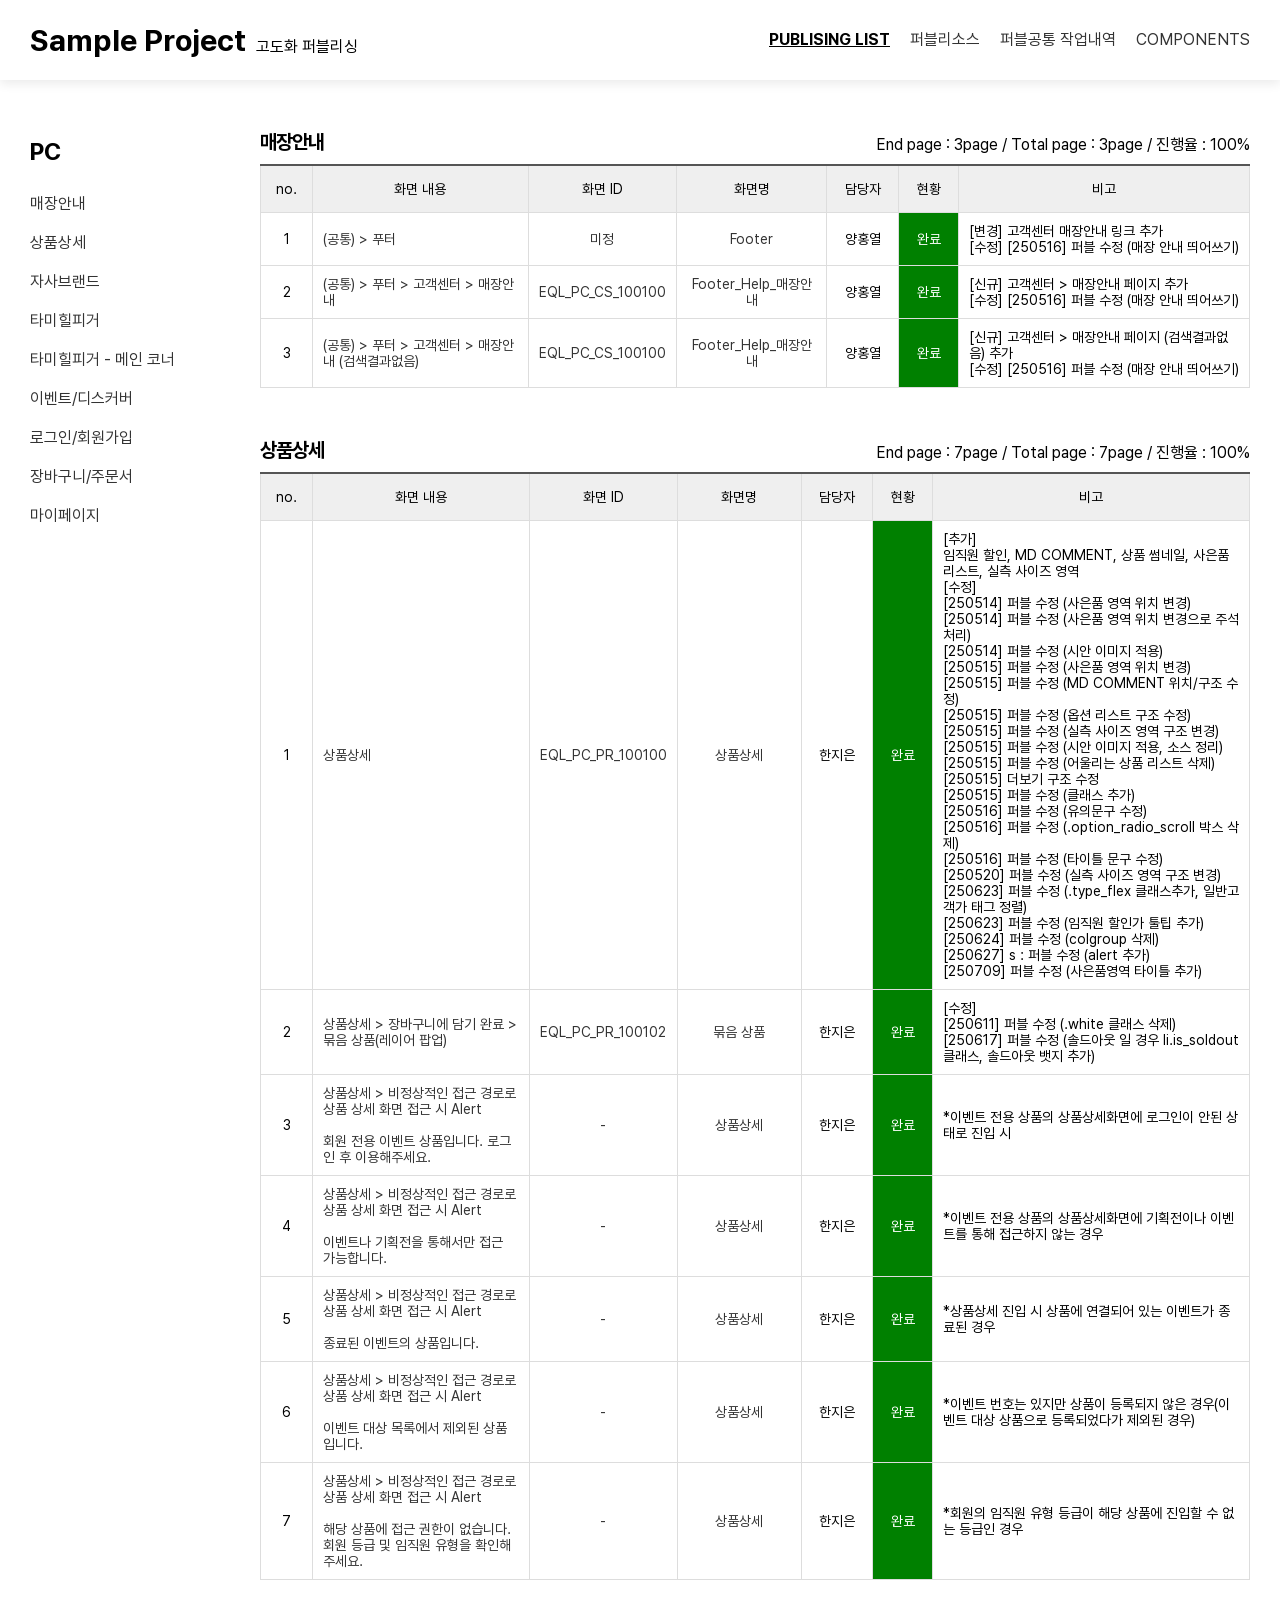
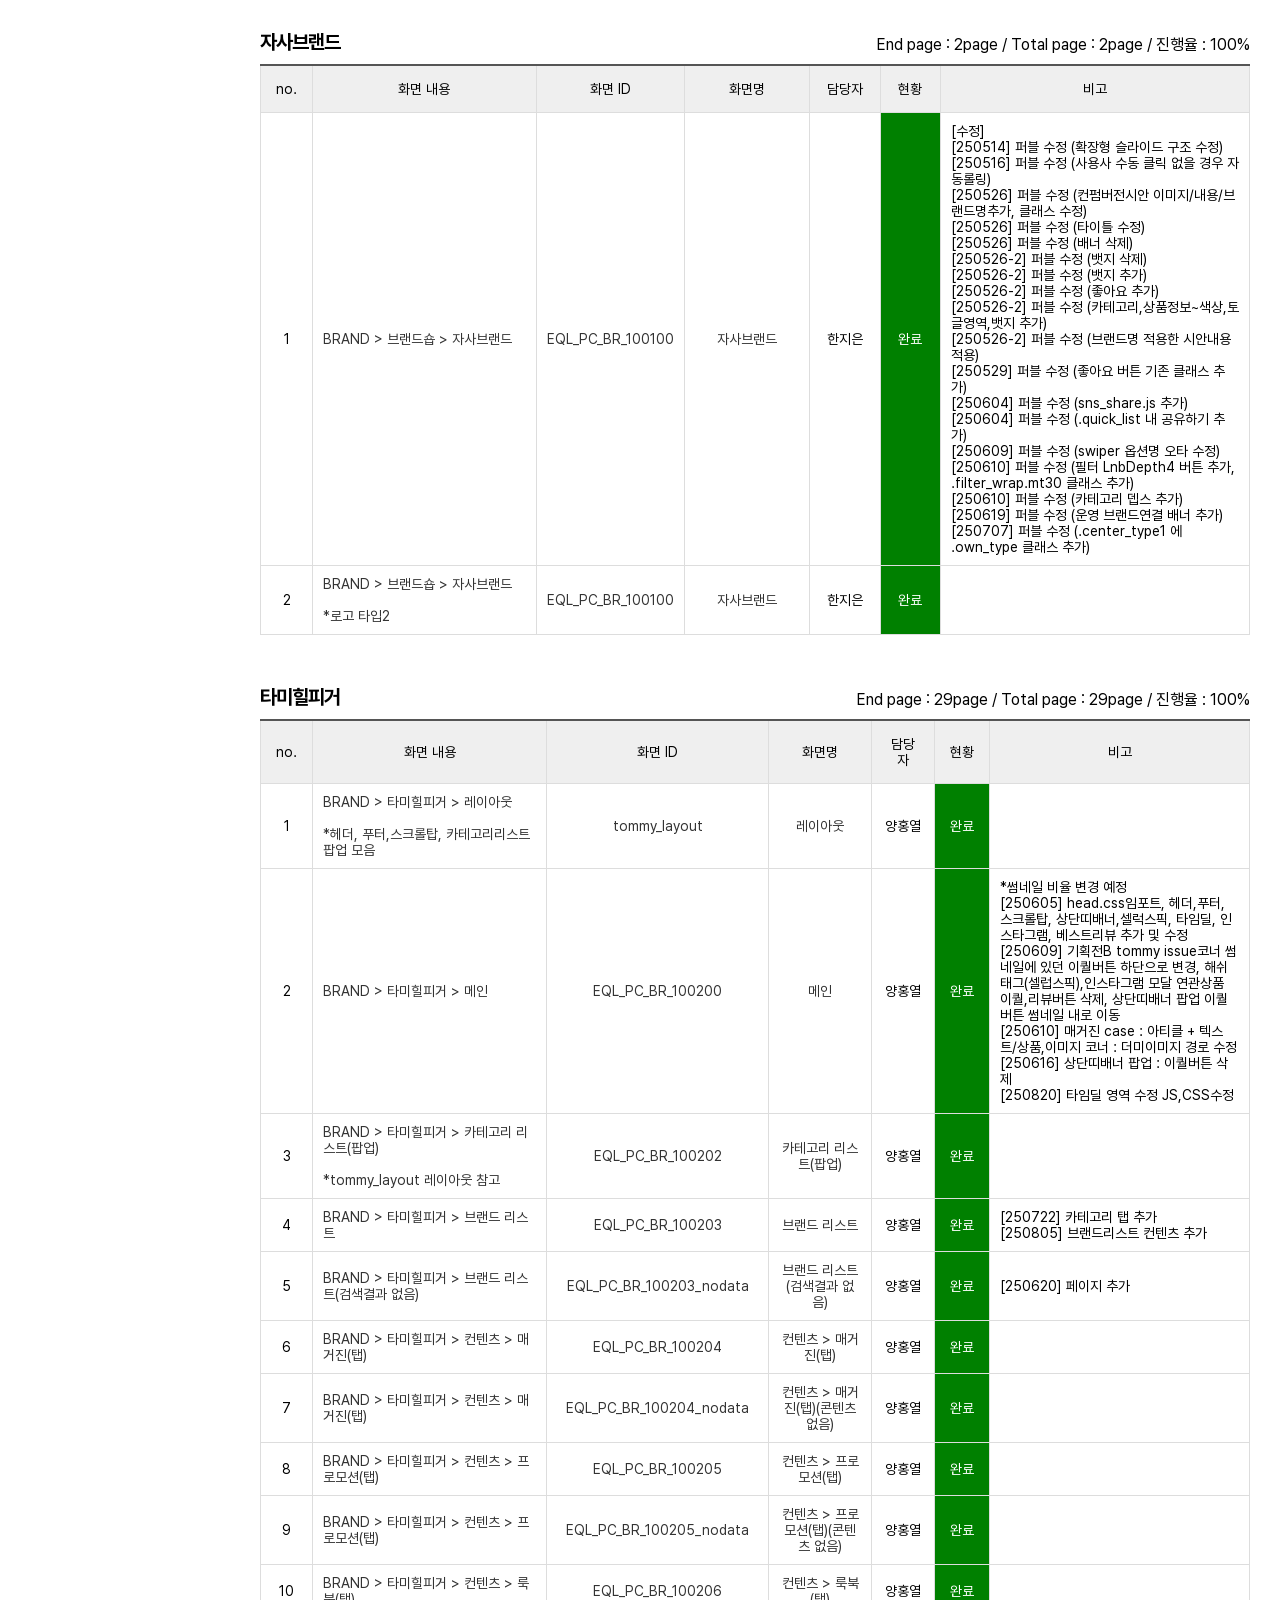
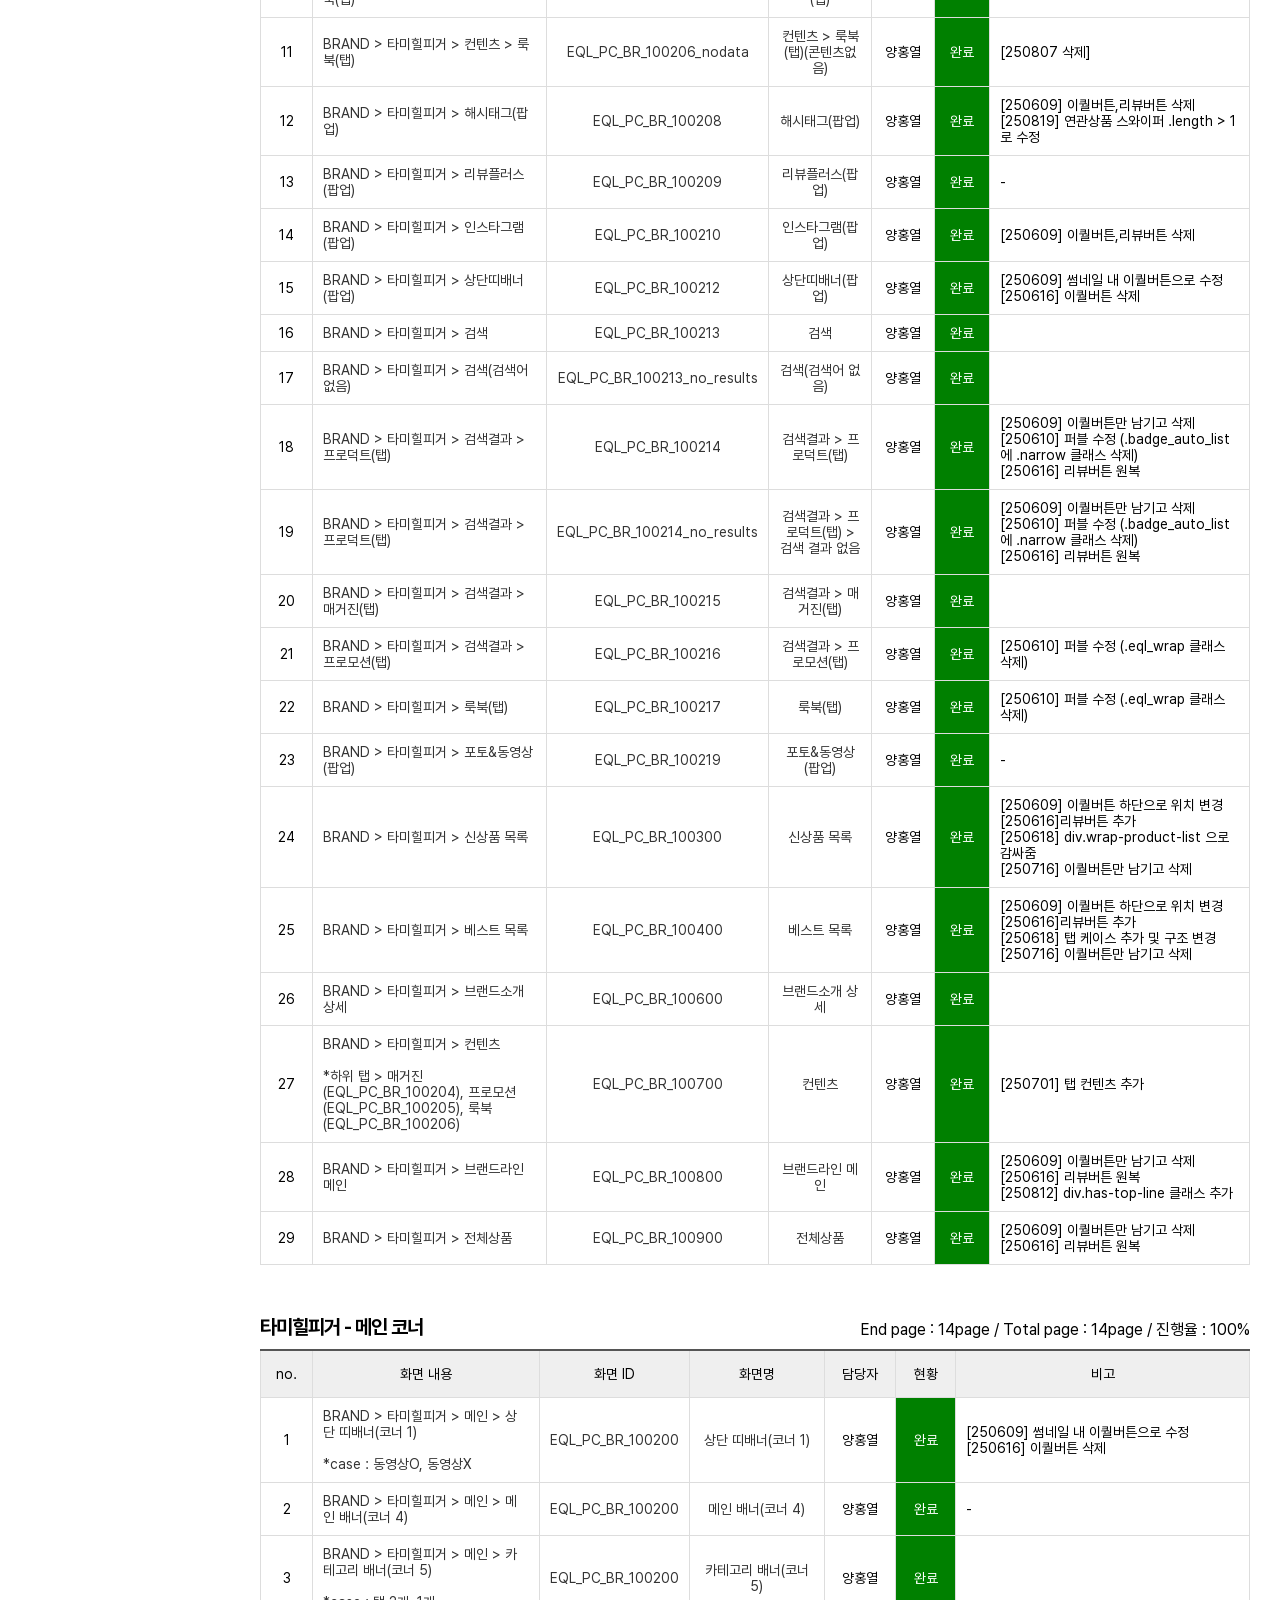
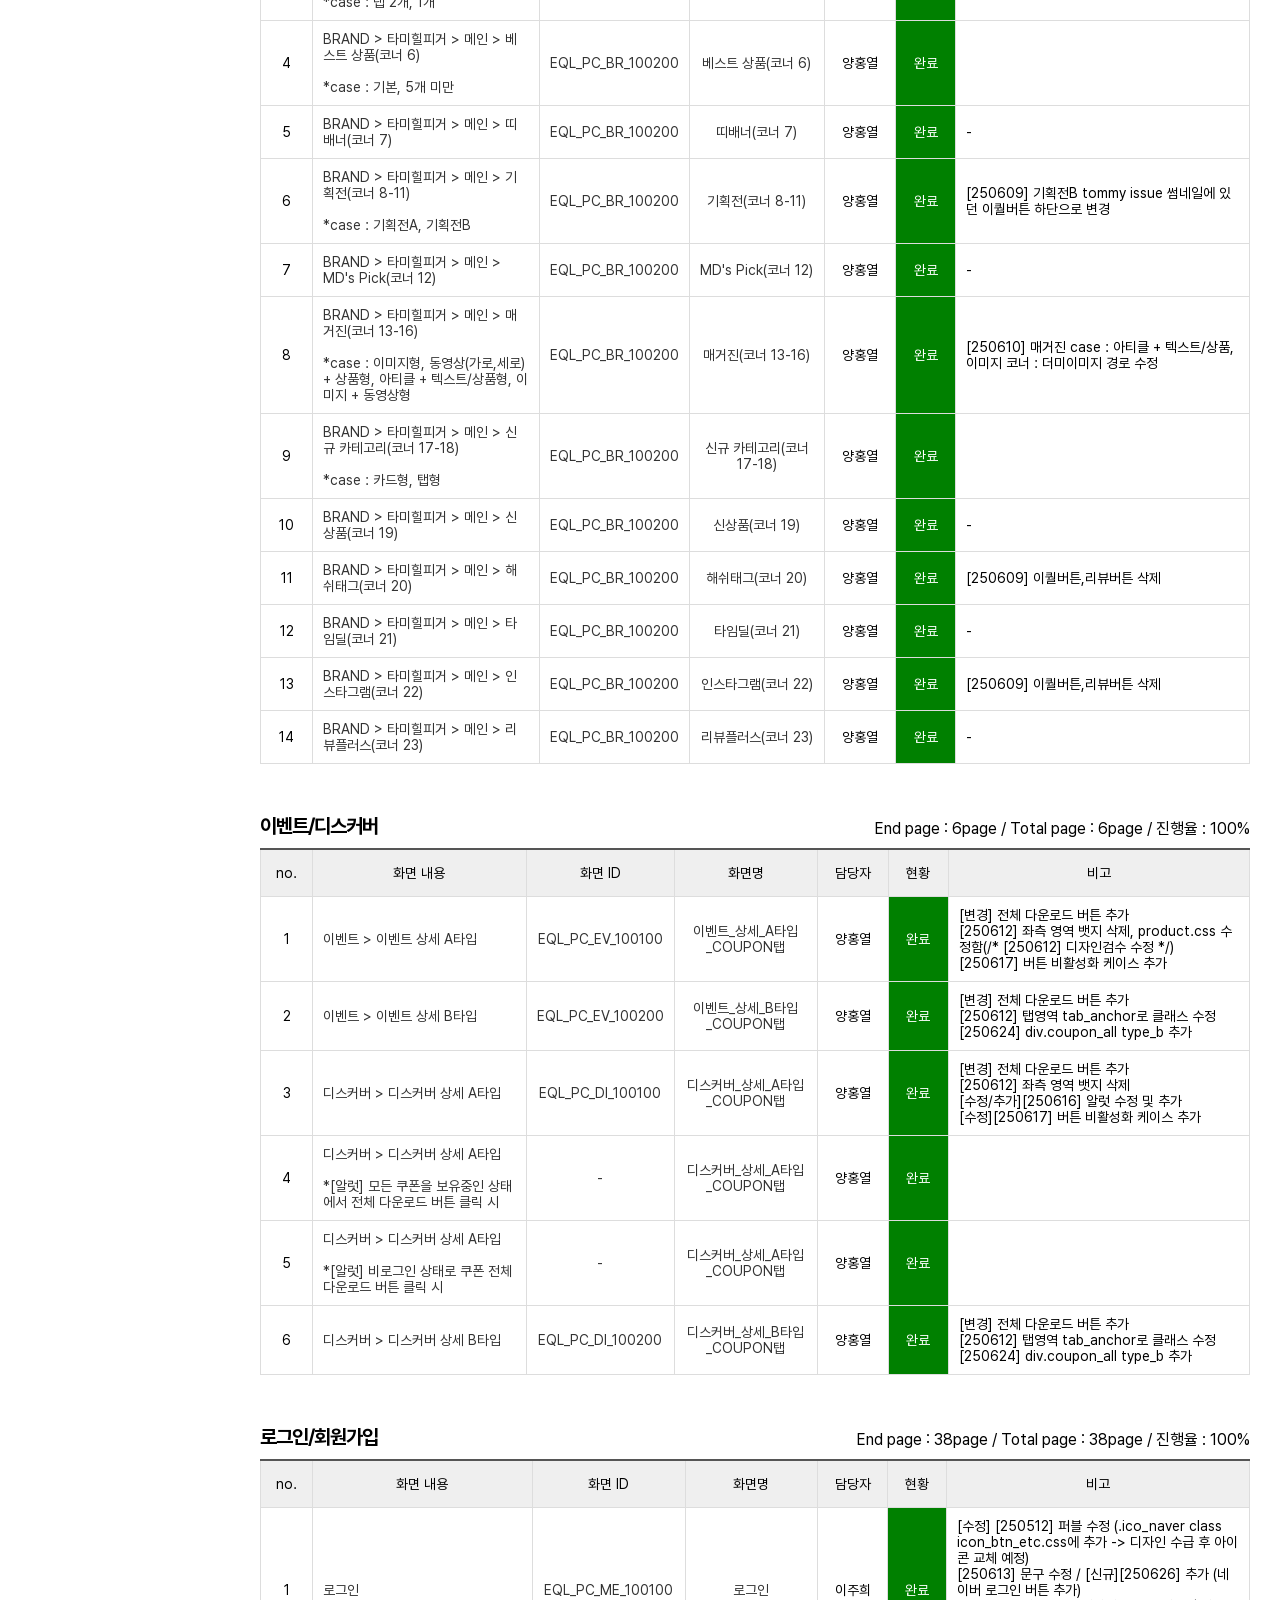
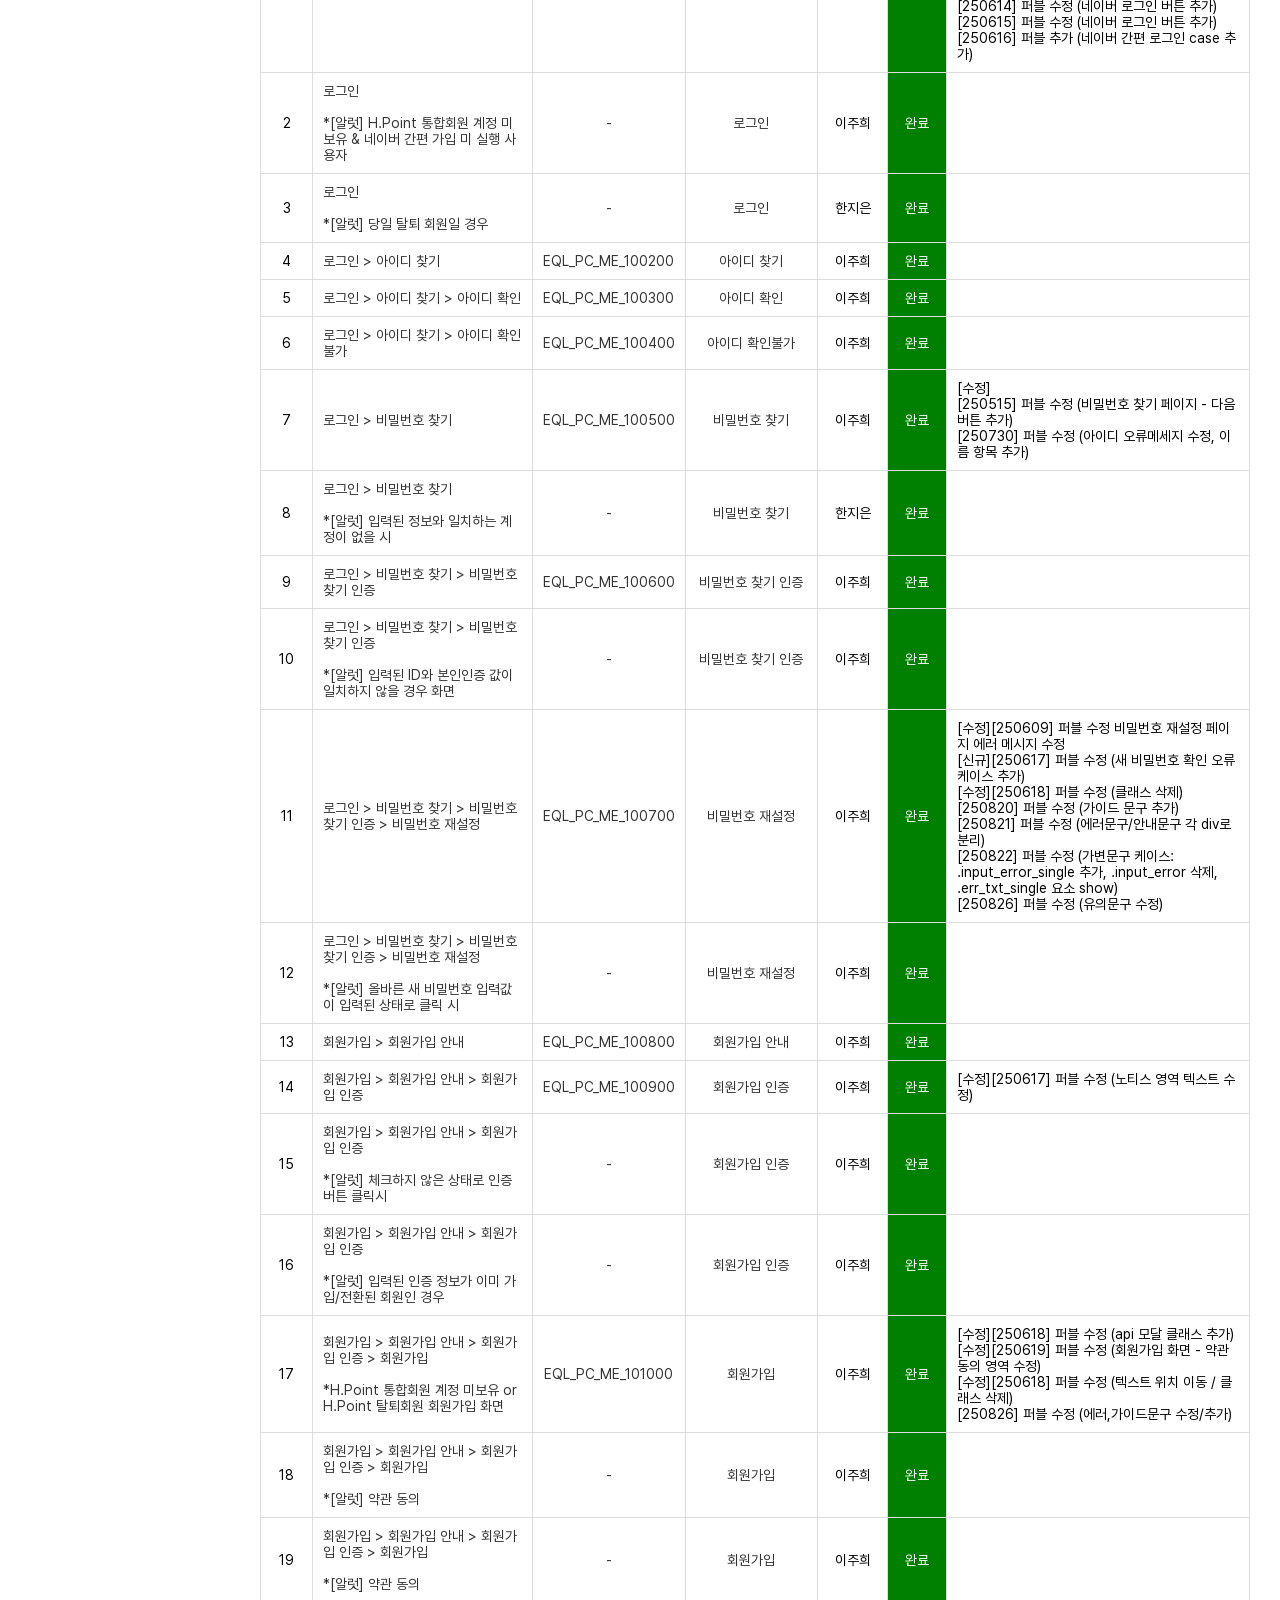
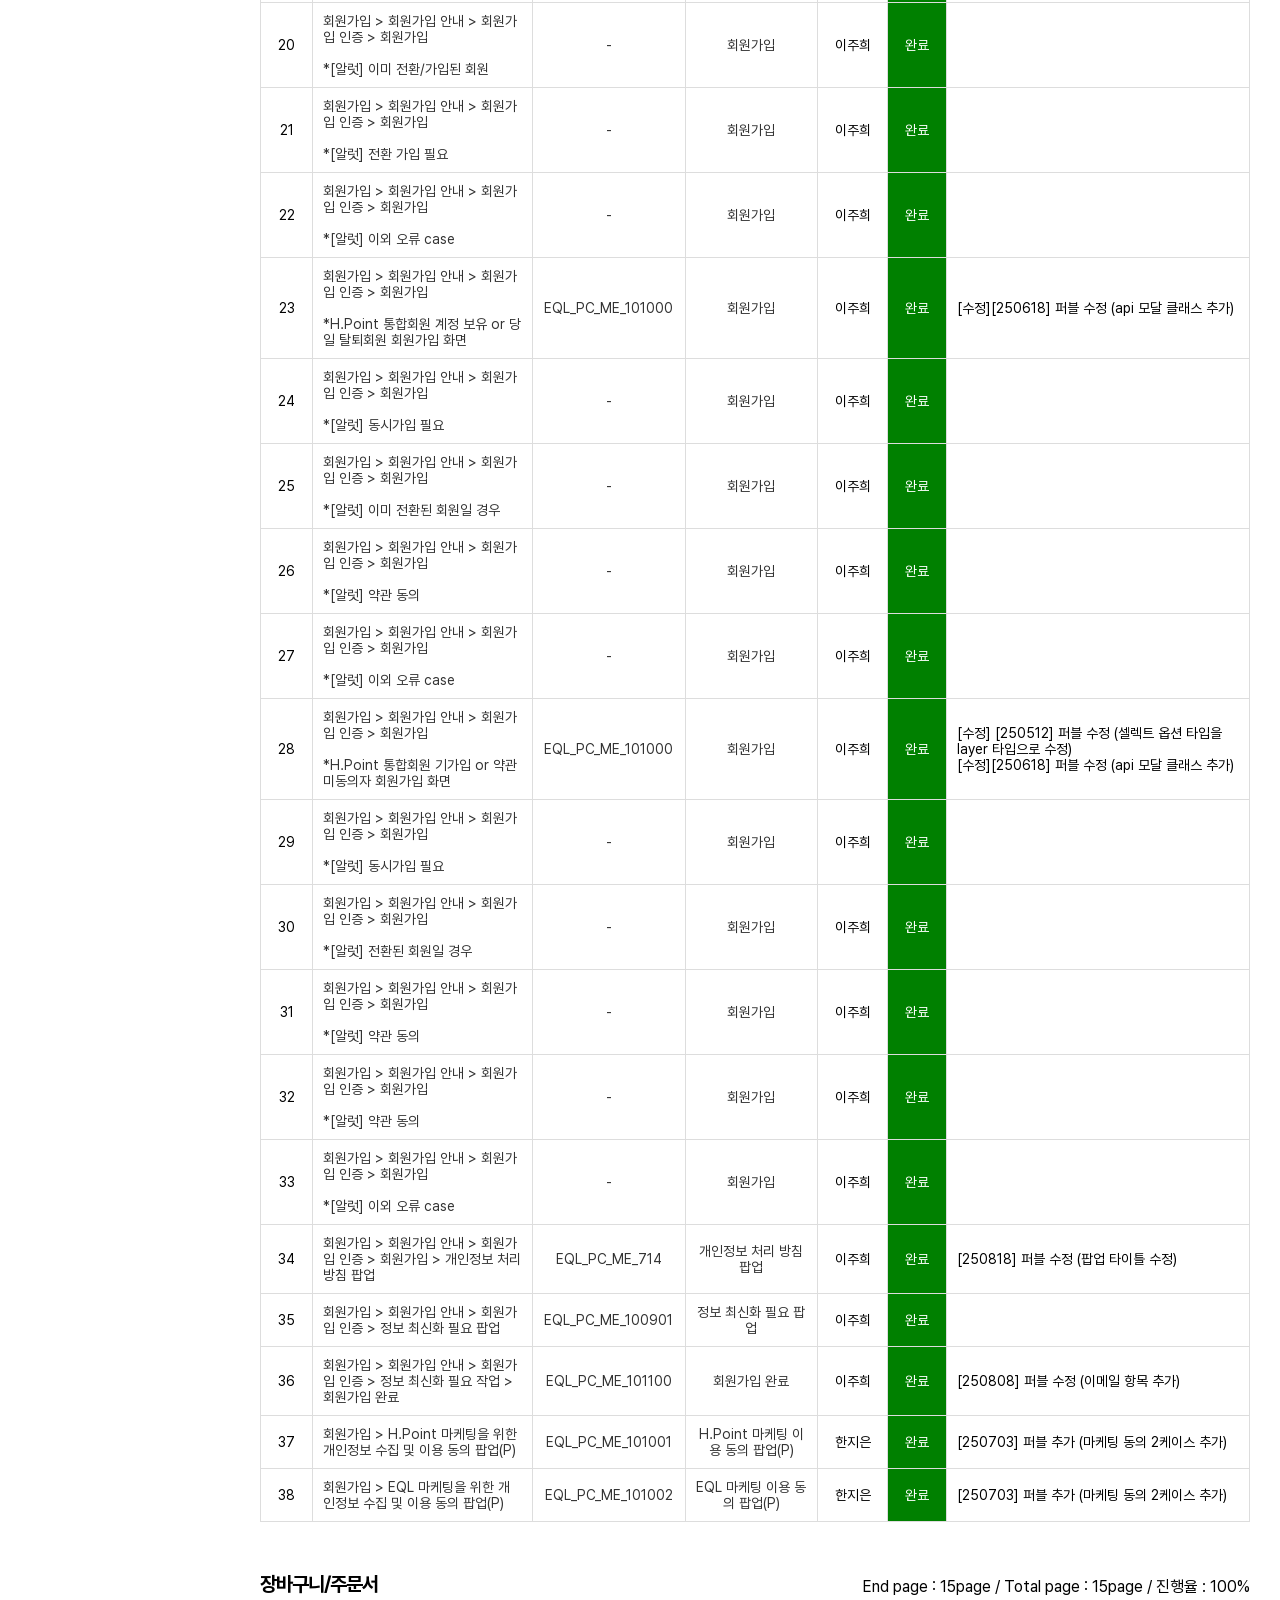
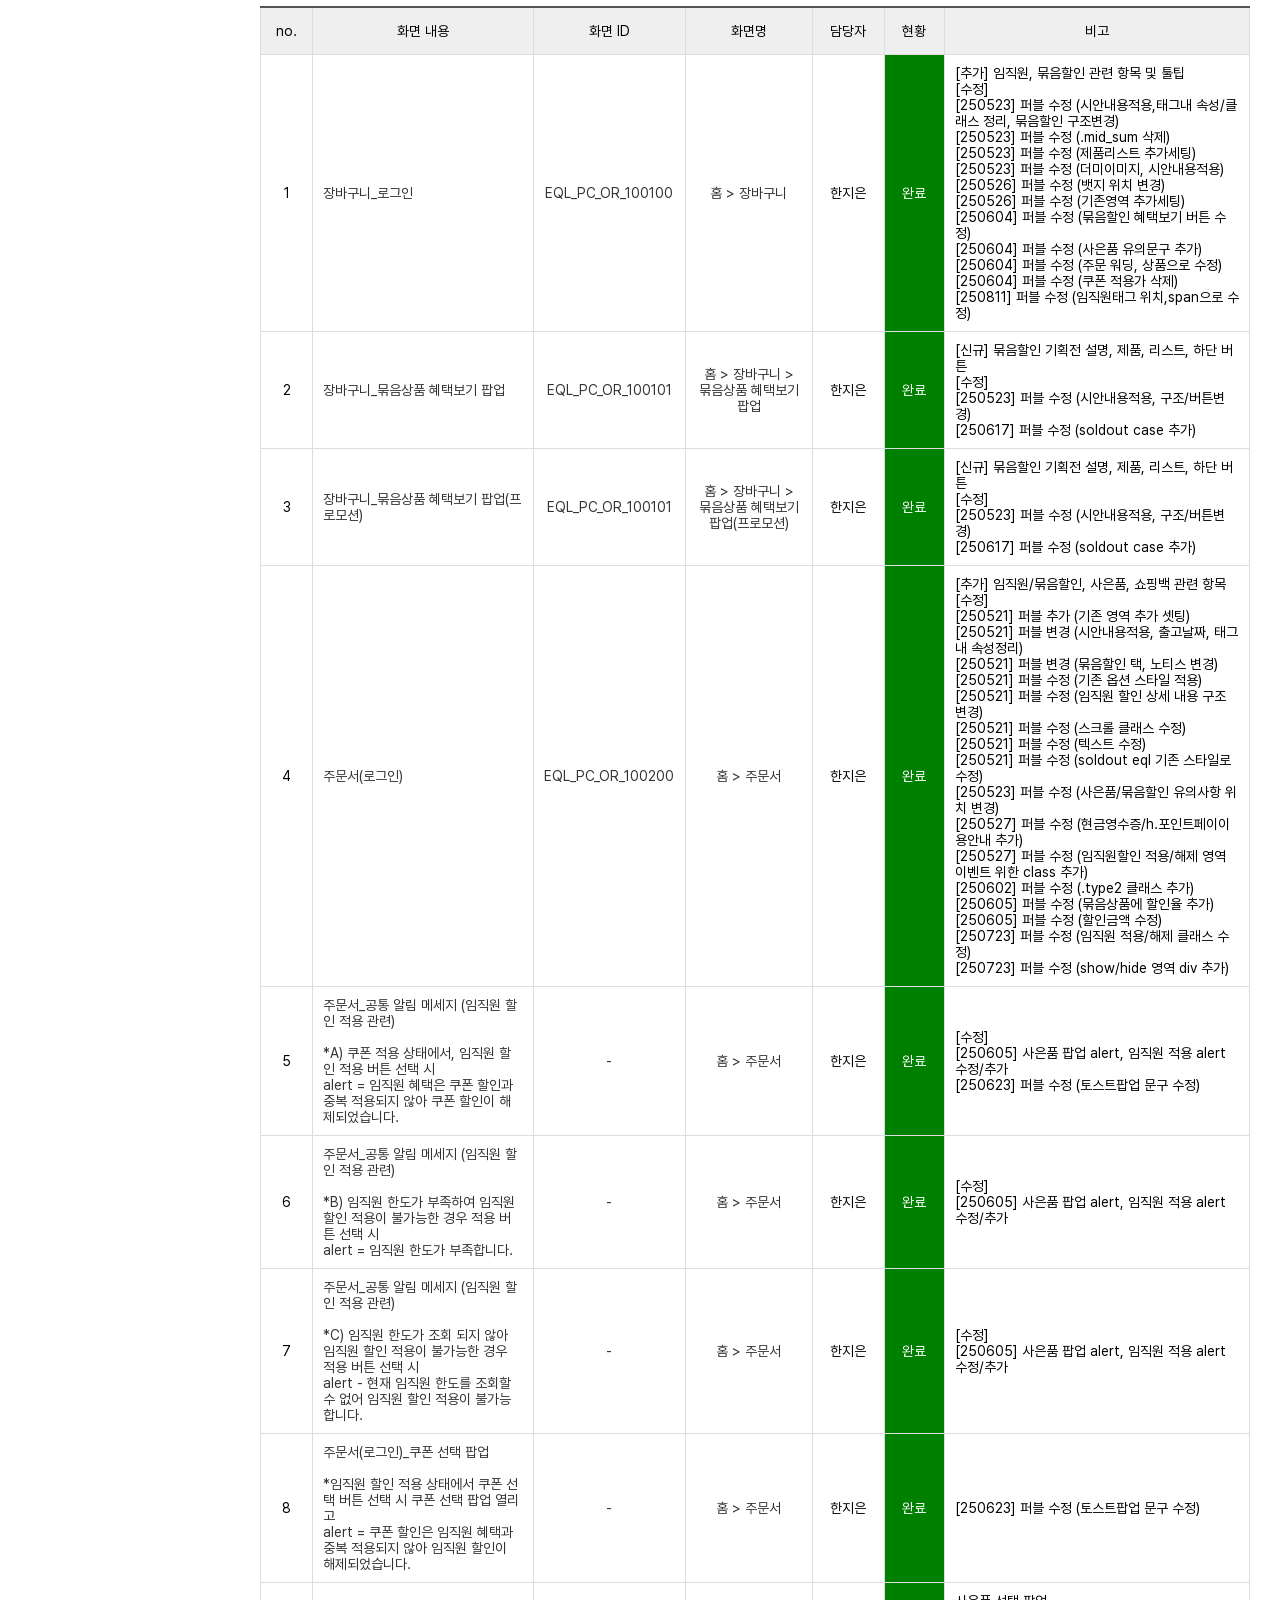
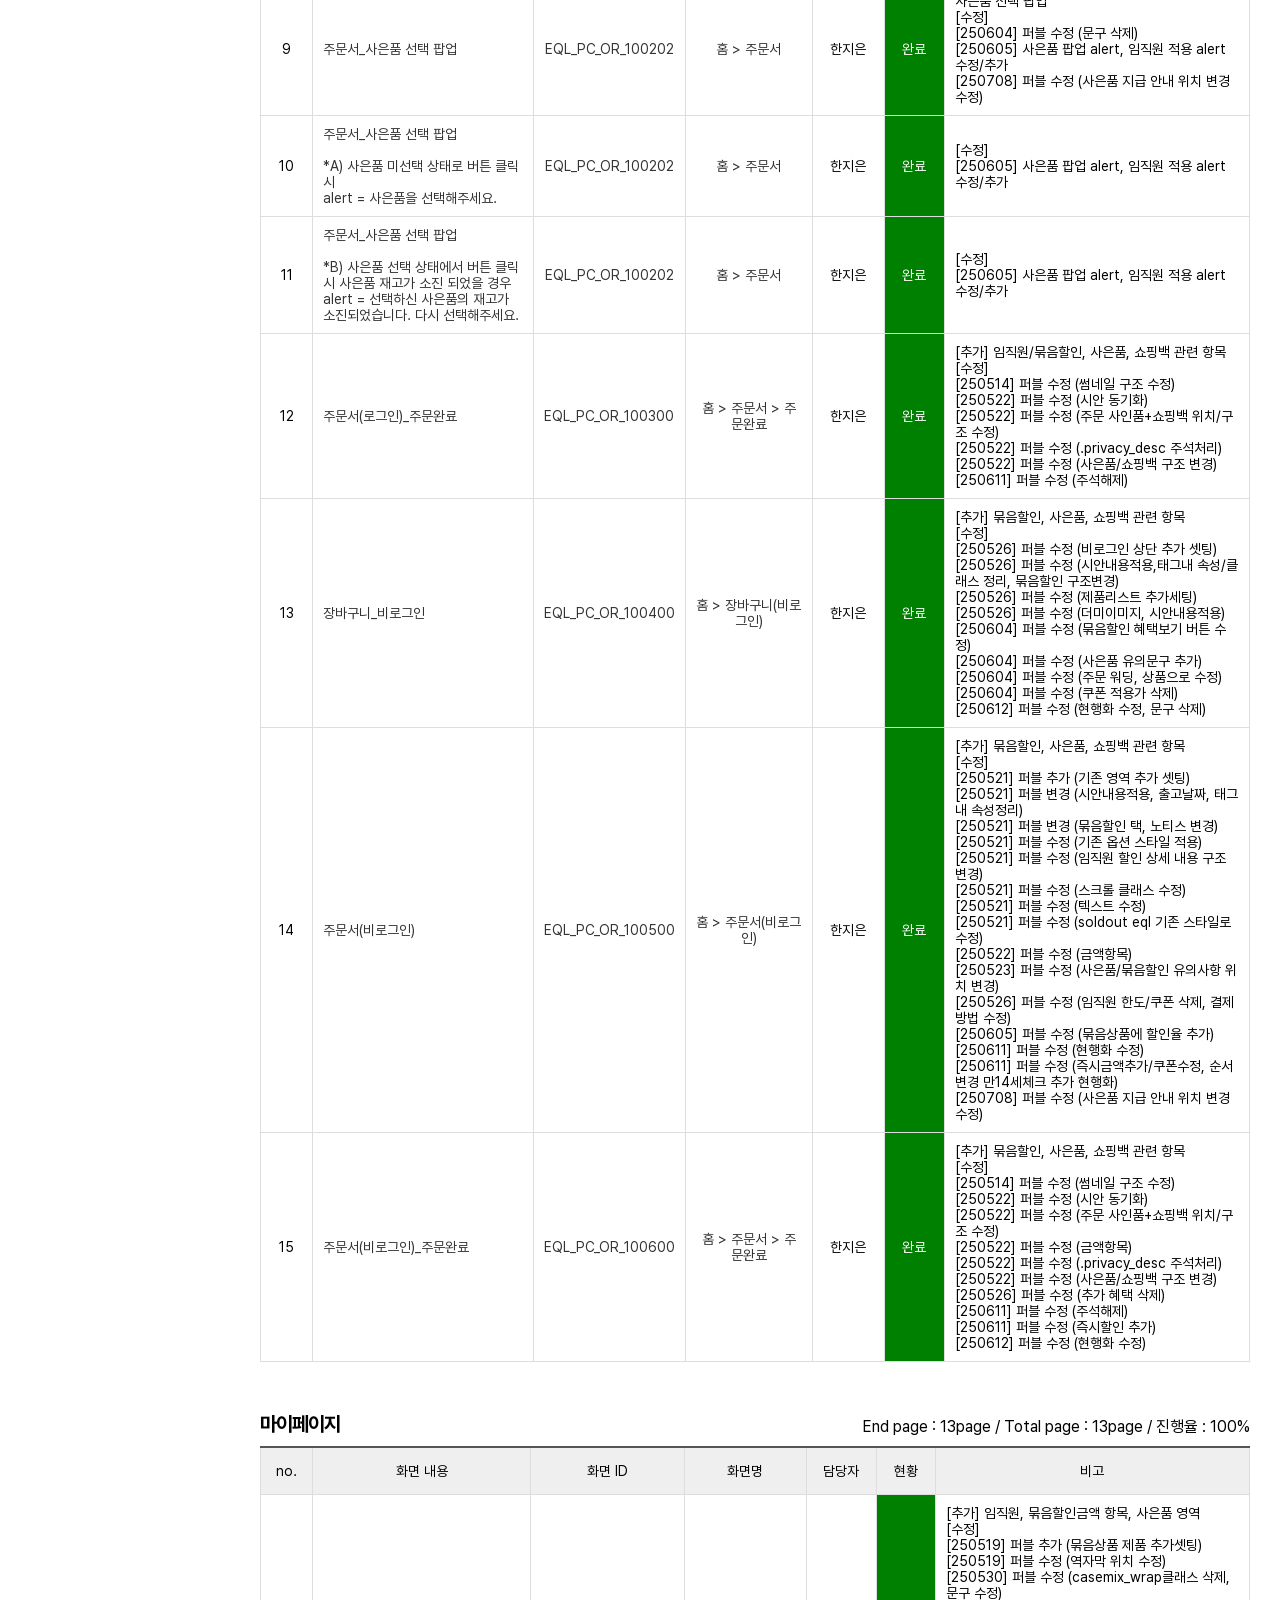
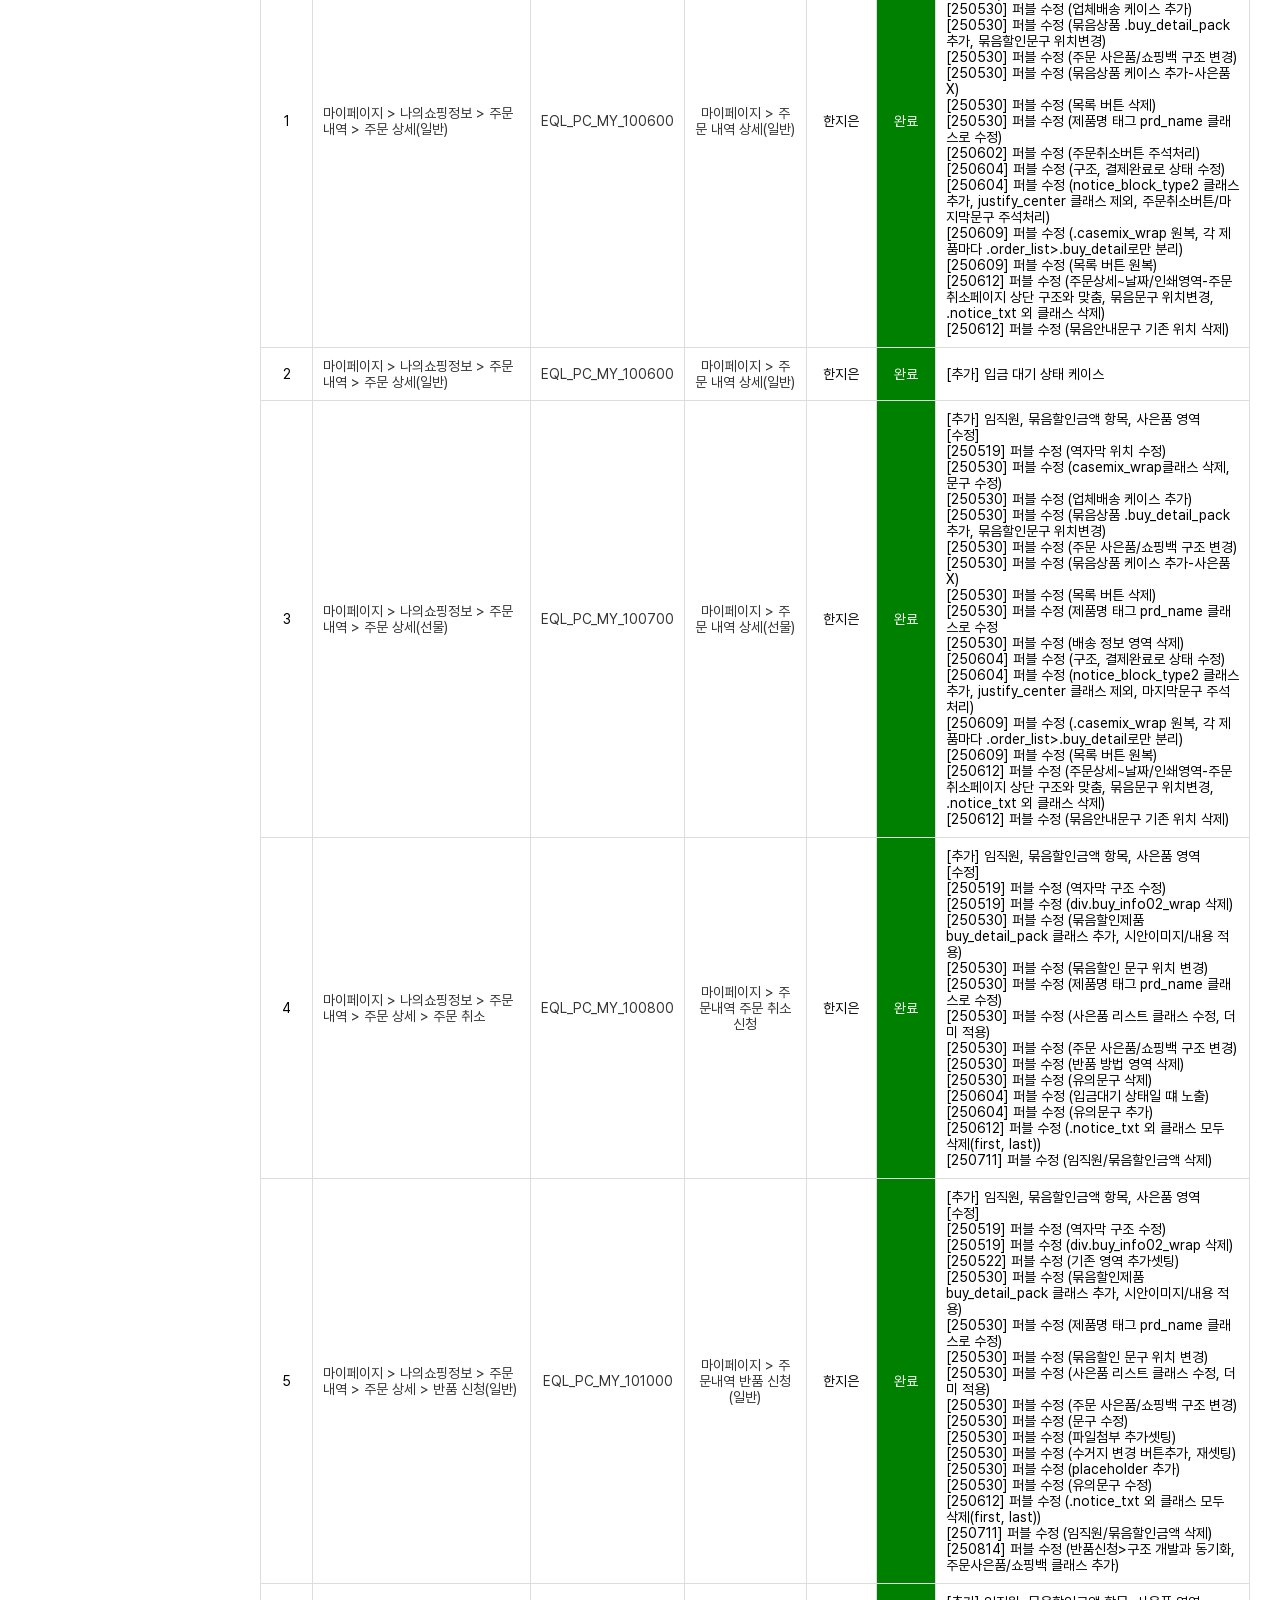
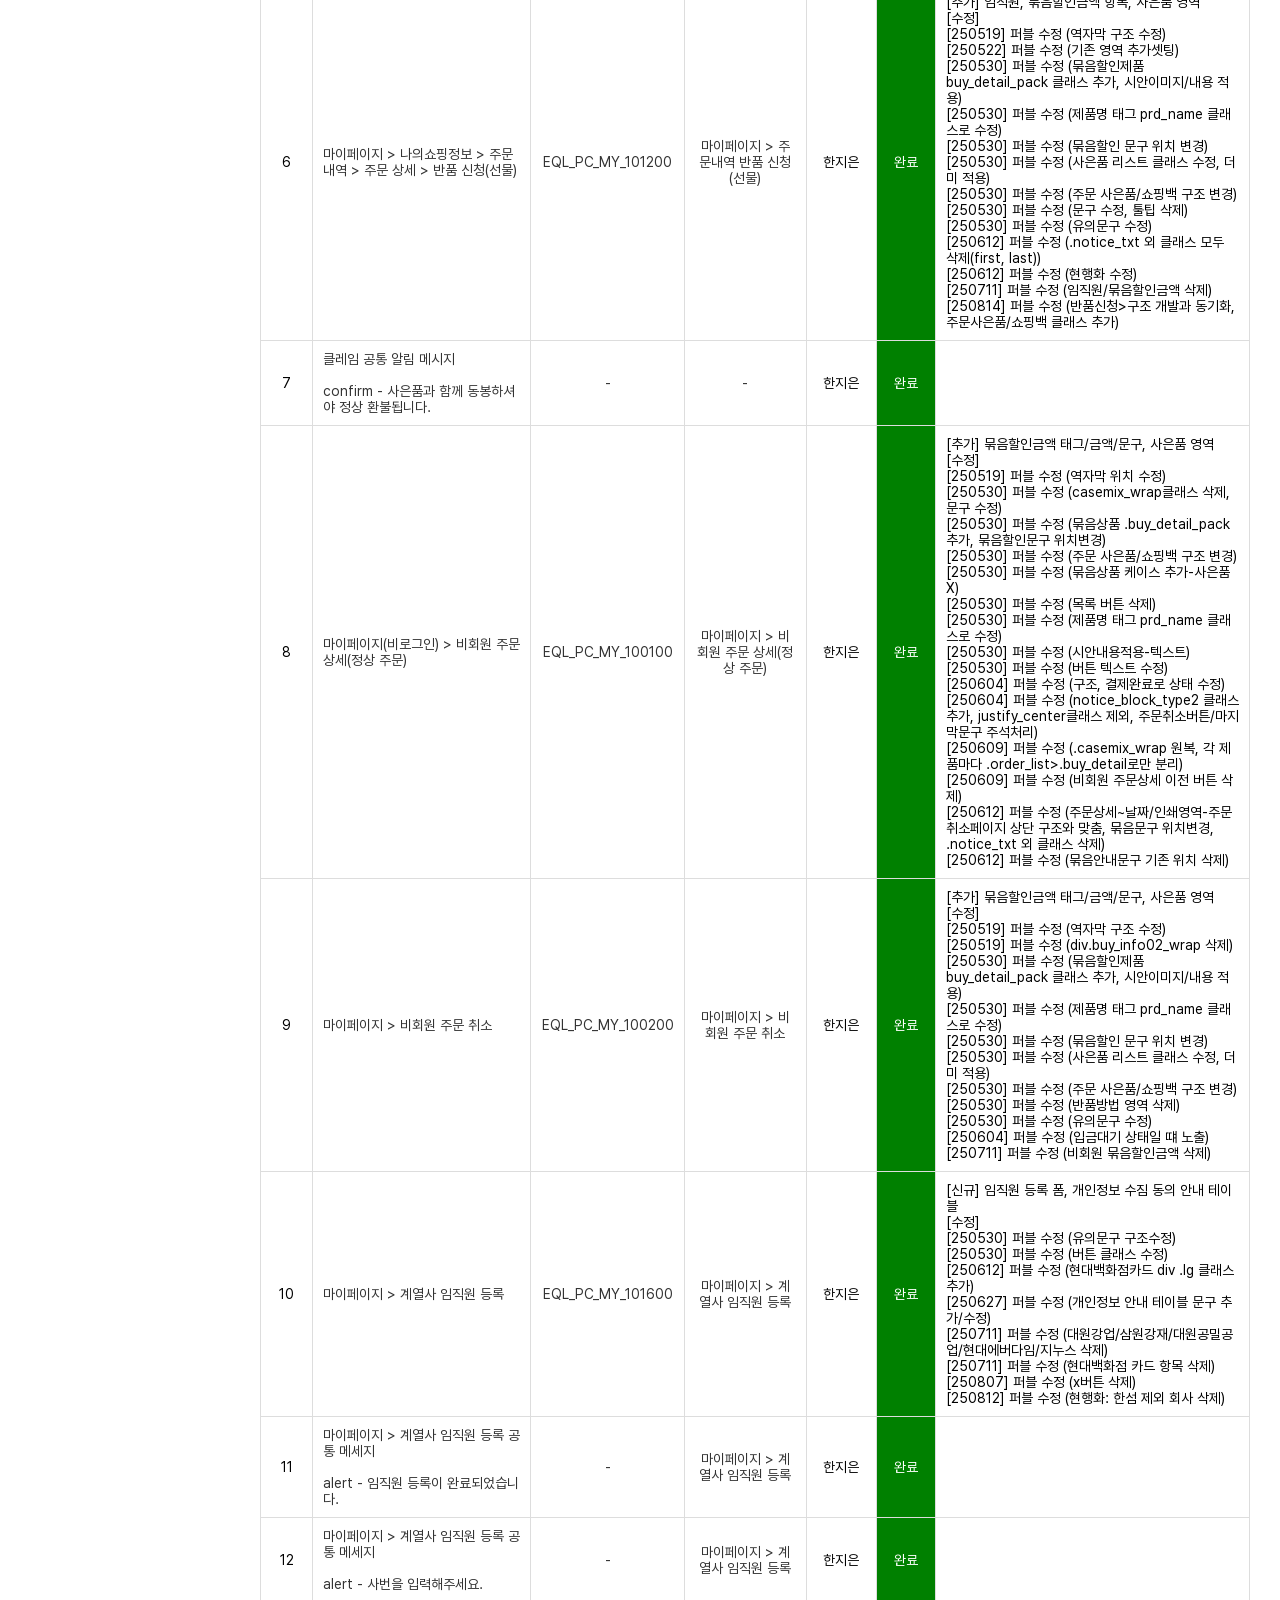
==== commit 9d66b492: "컴포넌트 가이드 완료료" ====
--- a/guide/index.html
+++ b/guide/index.html
@@ -1,94 +1,78 @@
 <!DOCTYPE html>
 <html lang="en">
-  <head>
-    <meta charset="UTF-8" />
-    <link rel="stylesheet" type="text/css" href="./assets/css/base.css" />
-    <title>EQL</title>
-    <style>
-      td.semi_end {
-        background: rgba(0, 128, 0, 0.1);
-        color: #000;
-      }
-      td.end {
-        background: green;
-        color: #fff;
-      }
-      td.ing {
-        color: blue;
-      }
-    </style>
-  </head>
-  <body>
-    <div id="app">
-      <header class="header-wrap">
-        <div class="header-inner">
-          <h1 class="toplogo">
-            <a href="#" class="toplogo-link"
-              ><span class="toplogo-img">Sample Project</span
-              ><span class="toplogo-text">고도화 퍼블리싱</span></a
-            >
-          </h1>
-          <div class="header-main-cols">
-            <nav class="nav-wrap">
-              <ul class="nav-list">
-                <li>
-                  <a
-                    href="index.html"
-                    class="nav-item"
-                    id="publish"
-                    target="_parent"
-                    >PUBLISING LIST</a
-                  >
-                </li>
-                <!-- <li><a href="library_pc.html" class="nav-item" id="share" target="_parent">LIBRARY</a></li> -->
-                <li>
-                  <a
-                    href="source_list.html"
-                    class="nav-item"
-                    id="sourceList"
-                    target="_parent"
-                    >퍼블리소스</a
-                  >
-                </li>
-                <li>
-                  <a
-                    href="common_history.html"
-                    class="nav-item"
-                    id="devsend"
-                    target="_parent"
-                    >퍼블공통 작업내역</a
-                  >
-                </li>
-
-                <!-- <li><a href="/guide/preview.html" class="nav-item" id="preview" target="_parent">퍼블형상트리</a></li> -->
-
-                <!-- <li><a href="/guide/components_pc.html" class="nav-item" id="components" target="_parent">COMPONENTS</a></li> -->
-              </ul>
-              <script>
-                const menuitem = document.querySelector("#publish");
-                if (!!menuitem) {
-                  menuitem.classList.add("active");
-                }
-              </script>
-            </nav>
+
+<head>
+  <meta charset="UTF-8" />
+  <link rel="stylesheet" type="text/css" href="./assets/css/base.css" />
+  <title>EQL</title>
+  <style>
+    td.semi_end {
+      background: rgba(0, 128, 0, 0.1);
+      color: #000;
+    }
+
+    td.end {
+      background: green;
+      color: #fff;
+    }
+
+    td.ing {
+      color: blue;
+    }
+  </style>
+</head>
+
+<body>
+  <div id="app">
+    <header class="header-wrap">
+      <div class="header-inner">
+        <h1 class="toplogo">
+          <a href="#" class="toplogo-link"><span class="toplogo-img">Sample Project</span><span class="toplogo-text">고도화
+              퍼블리싱</span></a>
+        </h1>
+        <div class="header-main-cols">
+          <nav class="nav-wrap">
+            <ul class="nav-list">
+              <li>
+                <a href="index.html" class="nav-item" id="publish" target="_parent">PUBLISING LIST</a>
+              </li>
+              <!-- <li><a href="library_pc.html" class="nav-item" id="share" target="_parent">LIBRARY</a></li> -->
+              <li>
+                <a href="source_list.html" class="nav-item" id="sourceList" target="_parent">퍼블리소스</a>
+              </li>
+              <li>
+                <a href="common_history.html" class="nav-item" id="devsend" target="_parent">퍼블공통 작업내역</a>
+              </li>
+
+              <!-- <li><a href="/guide/preview.html" class="nav-item" id="preview" target="_parent">퍼블형상트리</a></li> -->
+
+              <li><a href="/guide/components.html" class="nav-item" id="components" target="_parent">COMPONENTS</a></li>
+            </ul>
+            <script>
+              const menuitem = document.querySelector("#publish");
+              if (!!menuitem) {
+                menuitem.classList.add("active");
+              }
+            </script>
+          </nav>
+        </div>
+      </div>
+    </header>
+    <section class="middle-wrap">
+      <div class="middle-templete">
+        <div class="middle-left-cols">
+          <div class="middle-left-item">
+            <div class="left-block">
+              <div class="middle-left-title-wrap">
+                <h2 class="middle-left-title">PC</h2>
+              </div>
+              <ul class="middle-menu-list"></ul>
+            </div>
           </div>
         </div>
-      </header>
-      <section class="middle-wrap">
-        <div class="middle-templete">
-          <div class="middle-left-cols">
-            <div class="middle-left-item">
-              <div class="left-block">
-                <div class="middle-left-title-wrap">
-                  <h2 class="middle-left-title">PC</h2>
-                </div>
-                <ul class="middle-menu-list"></ul>
-              </div>
-            </div>
-          </div>
-          <div class="middle-right-cols">
-            <div class="middle-right-content">
-              <!-- <div class="middle-right-title-row">
+        <div class="middle-right-cols">
+          <div class="middle-right-content">
+            <!-- <div class="middle-right-title-row">
                     <h3 class="middle-right-title">전체 현황</h3>
                     <div class="middle-right-title-count-wrap">
                       <p class="middle-right-title-count">
@@ -98,43 +82,43 @@
                       </p>
                     </div>
                   </div> -->
-              <div class="vertical-cont-item-wrap"></div>
-            </div>
+            <div class="vertical-cont-item-wrap"></div>
           </div>
         </div>
-      </section>
-      <script type="module">
-        const set_location = "./pub_data/";
-        const set_category = [
-          set_location + "/data_co.json",
-          set_location + "/data_pr.json",
-          set_location + "/data_br.json",
-          set_location + "/data_ev.json",
-          set_location + "/data_me.json",
-          set_location + "/data_or.json",
-          set_location + "/data_my.json",
-        ];
-        document.addEventListener("DOMContentLoaded", async function () {
-          await pageDraw();
-          pageHandler();
-          currentCheck();
-        });
-        async function pageDraw() {
-          const vcitemWrap = document.querySelector(".vertical-cont-item-wrap");
-          const middleMenuList = document.querySelector(".middle-menu-list");
-          for (const [index, citem] of set_category.entries()) {
-            try {
-              const response = await fetch(citem);
-              const citem_data = await response.json();
-              // 각 카테고리 데이터를 처리하여 메뉴 리스트와 콘텐츠를 채우기
-              for (const category in citem_data) {
-                // 카테고리에 해당하는 메뉴를 middleMenuList에 추가
-                console.log(category);
-                middleMenuList.innerHTML += `
+      </div>
+    </section>
+    <script type="module">
+      const set_location = "./pub_data/";
+      const set_category = [
+        set_location + "/data_co.json",
+        set_location + "/data_pr.json",
+        set_location + "/data_br.json",
+        set_location + "/data_ev.json",
+        set_location + "/data_me.json",
+        set_location + "/data_or.json",
+        set_location + "/data_my.json",
+      ];
+      document.addEventListener("DOMContentLoaded", async function () {
+        await pageDraw();
+        pageHandler();
+        currentCheck();
+      });
+      async function pageDraw() {
+        const vcitemWrap = document.querySelector(".vertical-cont-item-wrap");
+        const middleMenuList = document.querySelector(".middle-menu-list");
+        for (const [index, citem] of set_category.entries()) {
+          try {
+            const response = await fetch(citem);
+            const citem_data = await response.json();
+            // 각 카테고리 데이터를 처리하여 메뉴 리스트와 콘텐츠를 채우기
+            for (const category in citem_data) {
+              // 카테고리에 해당하는 메뉴를 middleMenuList에 추가
+              console.log(category);
+              middleMenuList.innerHTML += `
                         <li><a href="javascript:;" class="middle-menu">${category}</a></li>
                       `;
-                // 카테고리 내부의 데이터를 테이블로 출력
-                vcitemWrap.innerHTML += `
+              // 카테고리 내부의 데이터를 테이블로 출력
+              vcitemWrap.innerHTML += `
                         <div class="vertical-cont-item">
                           <div class="vertical-cont-title-wrap">
                             <p class="vertical-cont-title">${category}</p>
@@ -160,114 +144,111 @@
                                 </thead>
                                 <tbody>
                                   ${citem_data[category]
-                                    .map(
-                                      (item, index) => `
+                  .map(
+                    (item, index) => `
                                       <tr>
                                         <td class="num">${index + 1}</td>
                                         <td class="depth txtleft">
-                                          <a href="${
-                                            item.menuLink
-                                          }" target="_blank" class="screen-link">
+                                          <a href="${item.menuLink
+                      }" target="_blank" class="screen-link">
                                             ${item.menuName}
                                           </a>
                                         </td>
                                         <td class="screen-id">
-                                          <a href="${
-                                            item.menuLink
-                                          }" target="_blank" class="screen-link">
+                                          <a href="${item.menuLink
+                      }" target="_blank" class="screen-link">
                                             ${item.screenID}
                                           </a>
                                         </td>
                                          <td class="screen-id">
-                                          <a href="${
-                                            item.menuLink
-                                          }" target="_blank" class="screen-link">
+                                          <a href="${item.menuLink
+                      }" target="_blank" class="screen-link">
                                             ${item.screenName}
                                           </a>
                                         </td>
                                         <td class="worker">${item.staff}</td>
                                         <td class="work ${caseAction(
-                                          item.current
-                                        )}">${item.current}</td>
-                                        <td class="else txtleft">${
-                                          item.note
-                                        }</td>
+                        item.current
+                      )}">${item.current}</td>
+                                        <td class="else txtleft">${item.note
+                      }</td>
                                       </tr>`
-                                    )
-                                    .join("")}
+                  )
+                  .join("")}
                                 </tbody>
                               </table>
                             </div>
                           </div>
                         </div>
                       `;
-              }
-            } catch (error) {
-              console.error(`데이터 불러오기 실패 (${citem})`, error);
             }
-          }
-          function caseAction(current) {
-            if (current === "진행중") {
-              return "ing";
-            } else if (current === "설계완료") {
-              return "semi_end";
-            } else if (current === "완료") {
-              return "end";
-            } else if (current === "대기중") {
-              return "wait";
-            } else {
-              return "";
-            }
+          } catch (error) {
+            console.error(`데이터 불러오기 실패 (${citem})`, error);
           }
         }
-        function pageHandler() {
-          const middleMenu = document.querySelectorAll(".middle-menu");
-          const verticalContItem = Array.from(
-            document.querySelectorAll(".vertical-cont-item")
-          );
-          let activeMenu = null;
-          middleMenu.forEach((item, menuIndex) => {
-            item.addEventListener("click", (e) => {
-              e.preventDefault();
-              const etarget = e.currentTarget;
-              if (activeMenu && etarget !== activeMenu) {
-                activeMenu.classList.remove("active");
+        function caseAction(current) {
+          if (current === "진행중") {
+            return "ing";
+          } else if (current === "설계완료") {
+            return "semi_end";
+          } else if (current === "완료") {
+            return "end";
+          } else if (current === "대기중") {
+            return "wait";
+          } else {
+            return "";
+          }
+        }
+      }
+      function pageHandler() {
+        const middleMenu = document.querySelectorAll(".middle-menu");
+        const verticalContItem = Array.from(
+          document.querySelectorAll(".vertical-cont-item")
+        );
+        let activeMenu = null;
+        middleMenu.forEach((item, menuIndex) => {
+          item.addEventListener("click", (e) => {
+            e.preventDefault();
+            const etarget = e.currentTarget;
+            if (activeMenu && etarget !== activeMenu) {
+              activeMenu.classList.remove("active");
+            }
+            etarget.classList.toggle("active");
+            verticalContItem.forEach((item, contIndex) => {
+              if (!etarget.classList.contains("active")) {
+                item.classList.remove("none");
+                return;
               }
-              etarget.classList.toggle("active");
-              verticalContItem.forEach((item, contIndex) => {
-                if (!etarget.classList.contains("active")) {
-                  item.classList.remove("none");
-                  return;
-                }
-                if (menuIndex !== contIndex) {
-                  item.classList.add("none");
-                } else {
-                  item.classList.remove("none");
-                }
-              });
-              activeMenu = etarget;
+              if (menuIndex !== contIndex) {
+                item.classList.add("none");
+              } else {
+                item.classList.remove("none");
+              }
             });
+            activeMenu = etarget;
           });
-        }
-        function currentCheck() {
-          const verticalContItem = Array.from(
-            document.querySelectorAll(".vertical-cont-item")
-          );
-          verticalContItem.forEach((vci) => {
-            const currentCount = vci.querySelector(".current-count");
-            const totalCount = vci.querySelector(".total-count");
-            const currentCountPer = vci.querySelector(".current-count-per");
-            const ctr = vci.querySelectorAll(".codinglist-tb tbody tr");
-            const tdEnd = vci.querySelectorAll(".codinglist-tb td.end");
-            const tdIng = vci.querySelectorAll(".codinglist-tb td.ing");
-            currentCount.textContent = `${tdEnd.length}`;
-            totalCount.textContent = `${ctr.length}`;
-            currentCountPer.textContent = `${Math.floor(
-              (tdEnd.length / ctr.length) * 100
-            )}`;
-          });
-        }
-      </script>
-    </div>
-  </body>
-</html>
+        });
+      }
+      function currentCheck() {
+        const verticalContItem = Array.from(
+          document.querySelectorAll(".vertical-cont-item")
+        );
+        verticalContItem.forEach((vci) => {
+          const currentCount = vci.querySelector(".current-count");
+          const totalCount = vci.querySelector(".total-count");
+          const currentCountPer = vci.querySelector(".current-count-per");
+          const ctr = vci.querySelectorAll(".codinglist-tb tbody tr");
+          const tdEnd = vci.querySelectorAll(".codinglist-tb td.end");
+          const tdIng = vci.querySelectorAll(".codinglist-tb td.ing");
+          currentCount.textContent = `${tdEnd.length}`;
+          totalCount.textContent = `${ctr.length}`;
+          currentCountPer.textContent = `${Math.floor(
+            (tdEnd.length / ctr.length) * 100
+          )}`;
+        });
+      }
+    </script>
+  </div>
+</body>
+
+</html>
--- a/guide/assets/css/base.css
+++ b/guide/assets/css/base.css
@@ -169,4 +169,18 @@
 .code-block { position: relative; display: inline-block; width: 100%; }
 .copy-btn { position: absolute; top: 10px; right: 10px; background: #444; color: white; border: none; padding: 5px 10px; cursor: pointer; font-size: 12px; border-radius: 5px; }
 .source-title { font-weight: 700; margin-bottom: 5px; }
-.source-wrap { color: #777; line-height: 1.4; }+.source-wrap { color: #777; line-height: 1.4; }
+
+
+
+
+.comp_item { margin-bottom: 40px; border: 1px solid #e5e7eb; border-radius: 16px; background: #fff; padding: 20px; }
+.comp_item h4{font-size:25px;margin:0 0 15px;}
+.preview { padding: 20px; background: #f9fafb; border-radius: 12px; border: 1px solid #e5e7eb; }
+.code { margin-top: 16px; background: #0f172a; color: #e2e8f0; border-radius: 12px; overflow: auto; position: relative;}
+.code pre { margin: 0; padding: 16px; font-size: 14px; line-height: 1.5; }
+.btn { display: inline-flex; align-items: center; justify-content: center; height: 40px; padding: 0 16px; border-radius: 10px; border: 0; background: #2563eb; color: #fff; font-weight: 700; cursor: pointer; }
+.btn.sub { background: #e5e7eb; color: #222; }
+.input { height: 40px; padding: 0 12px; border: 1px solid #cbd5e1; border-radius: 10px; }
+.code_copy { position: absolute; top: 12px; right: 12px; min-width: 68px; height: 32px; padding: 0 12px; border: 0; border-radius: 8px; background: rgba(255, 255, 255, 0.14); color: #fff; font-size: 13px; font-weight: 700; cursor: pointer; }
+.code_copy.is_done { background: #22c55e; }
